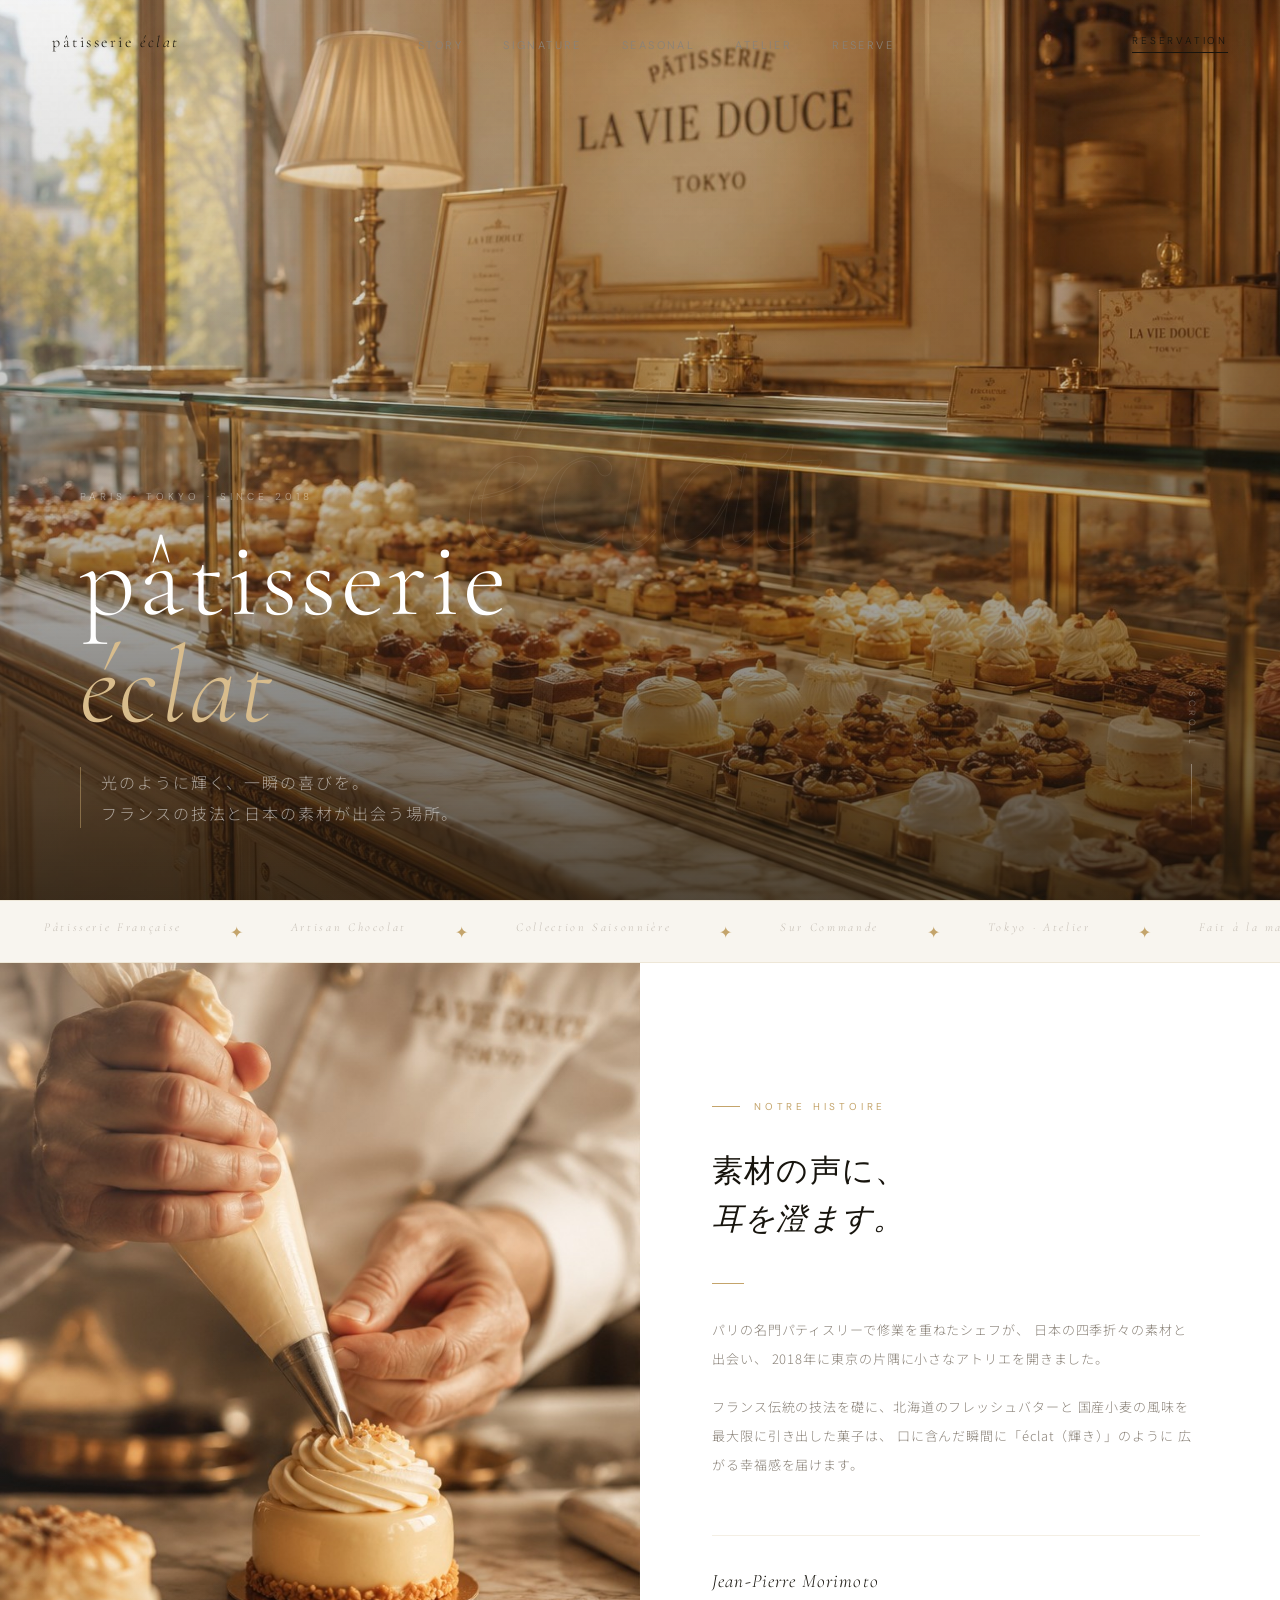
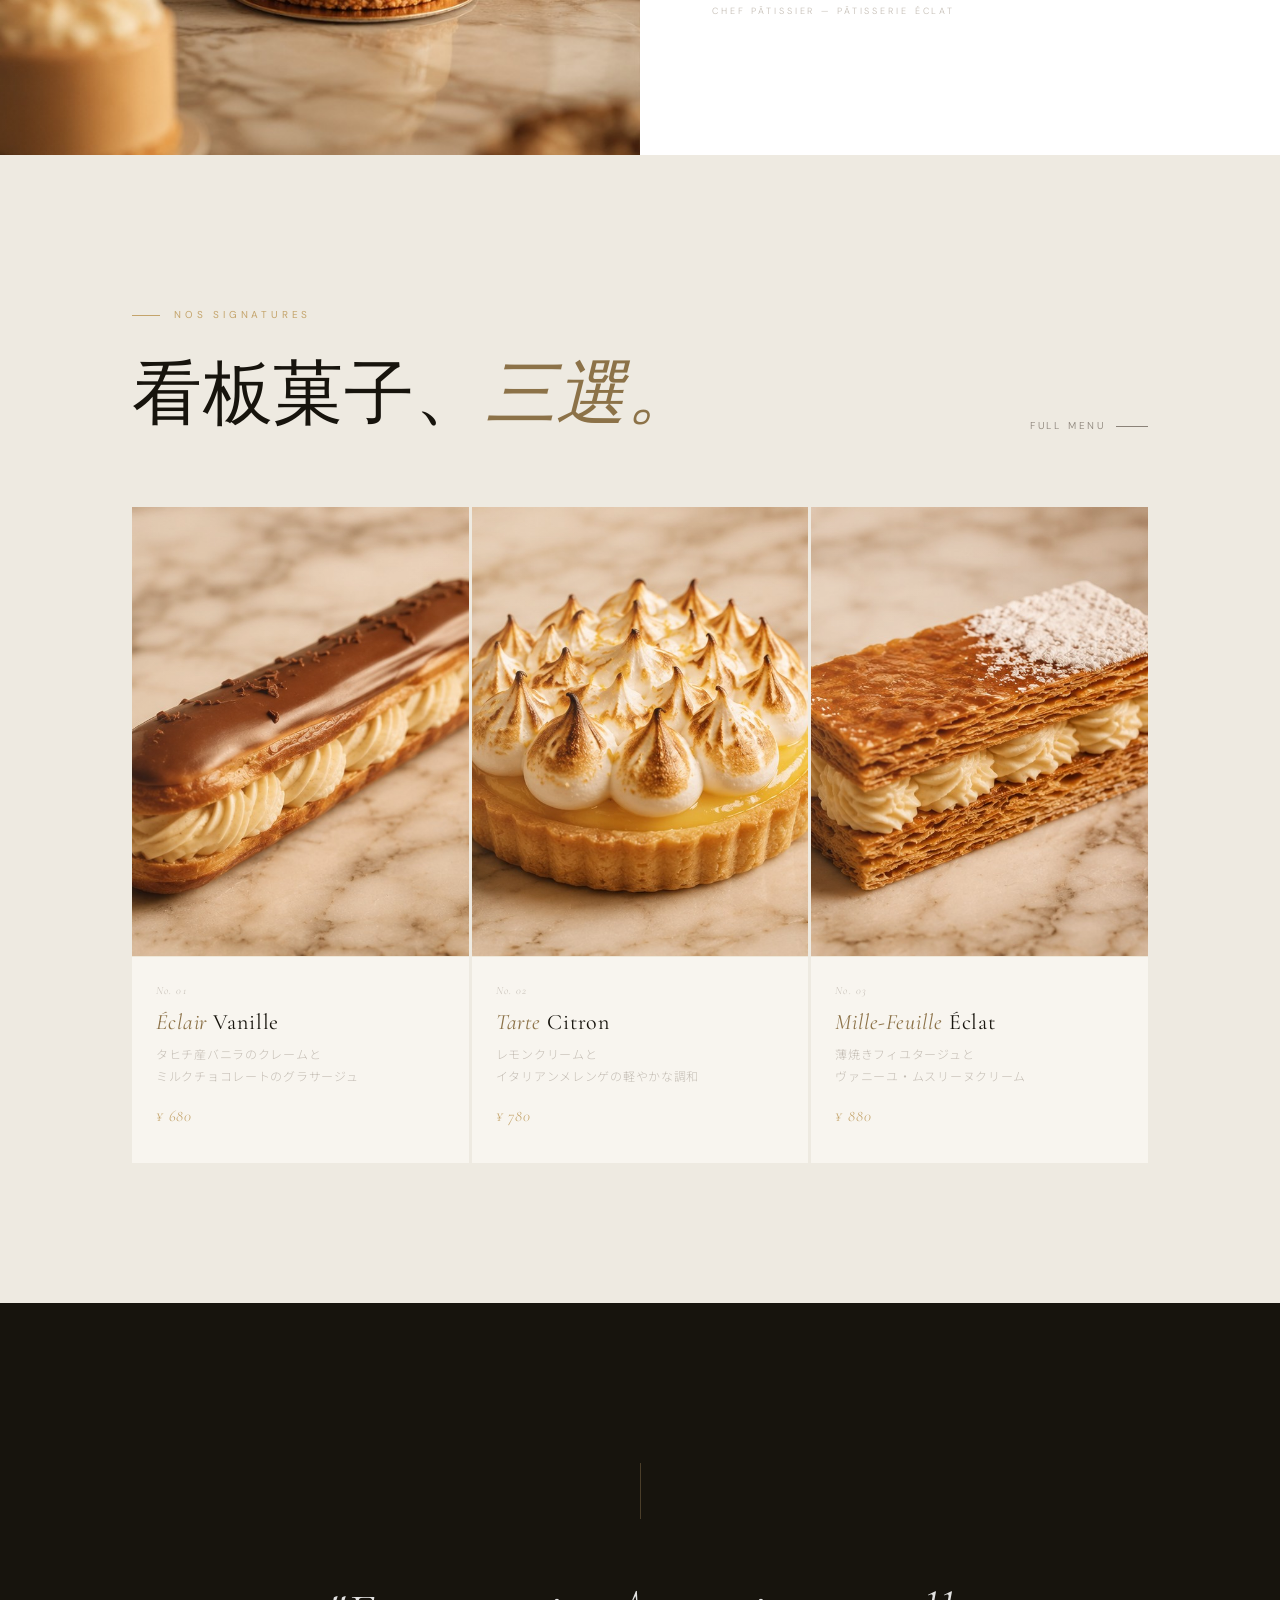
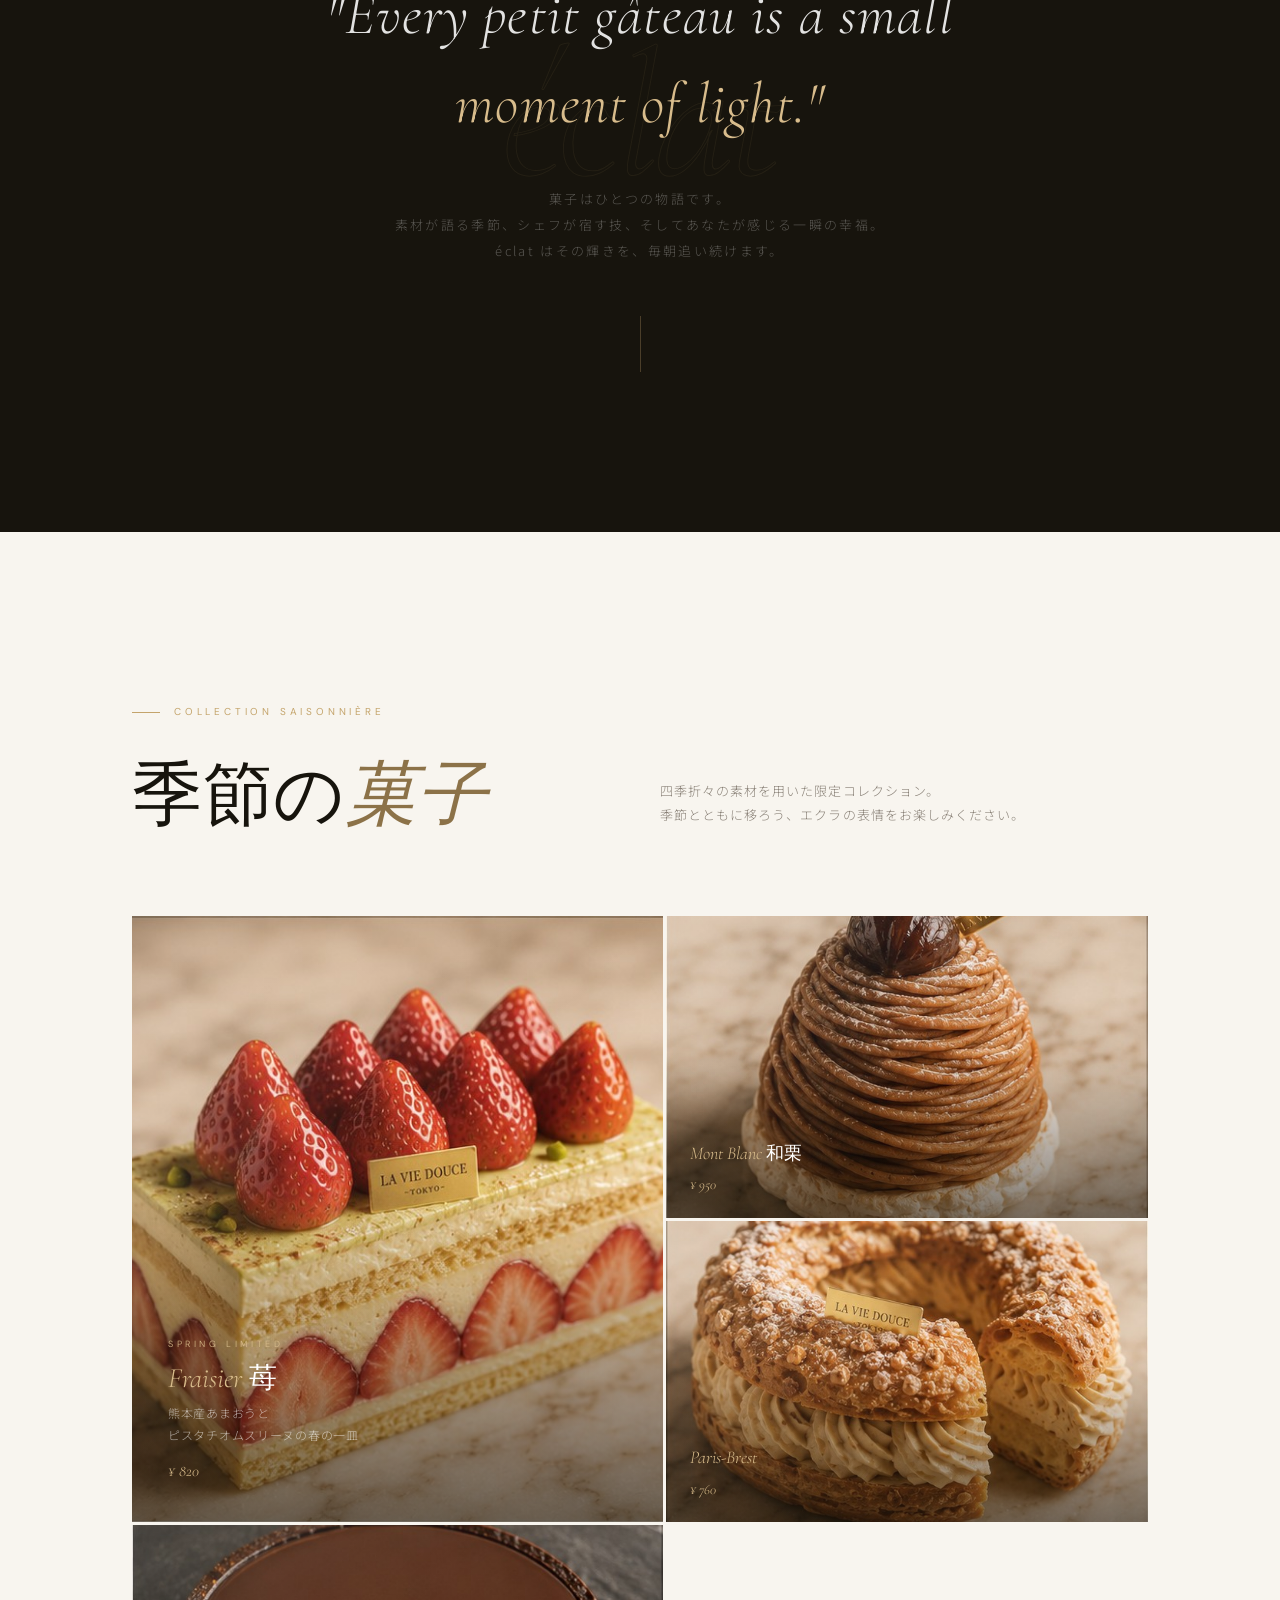
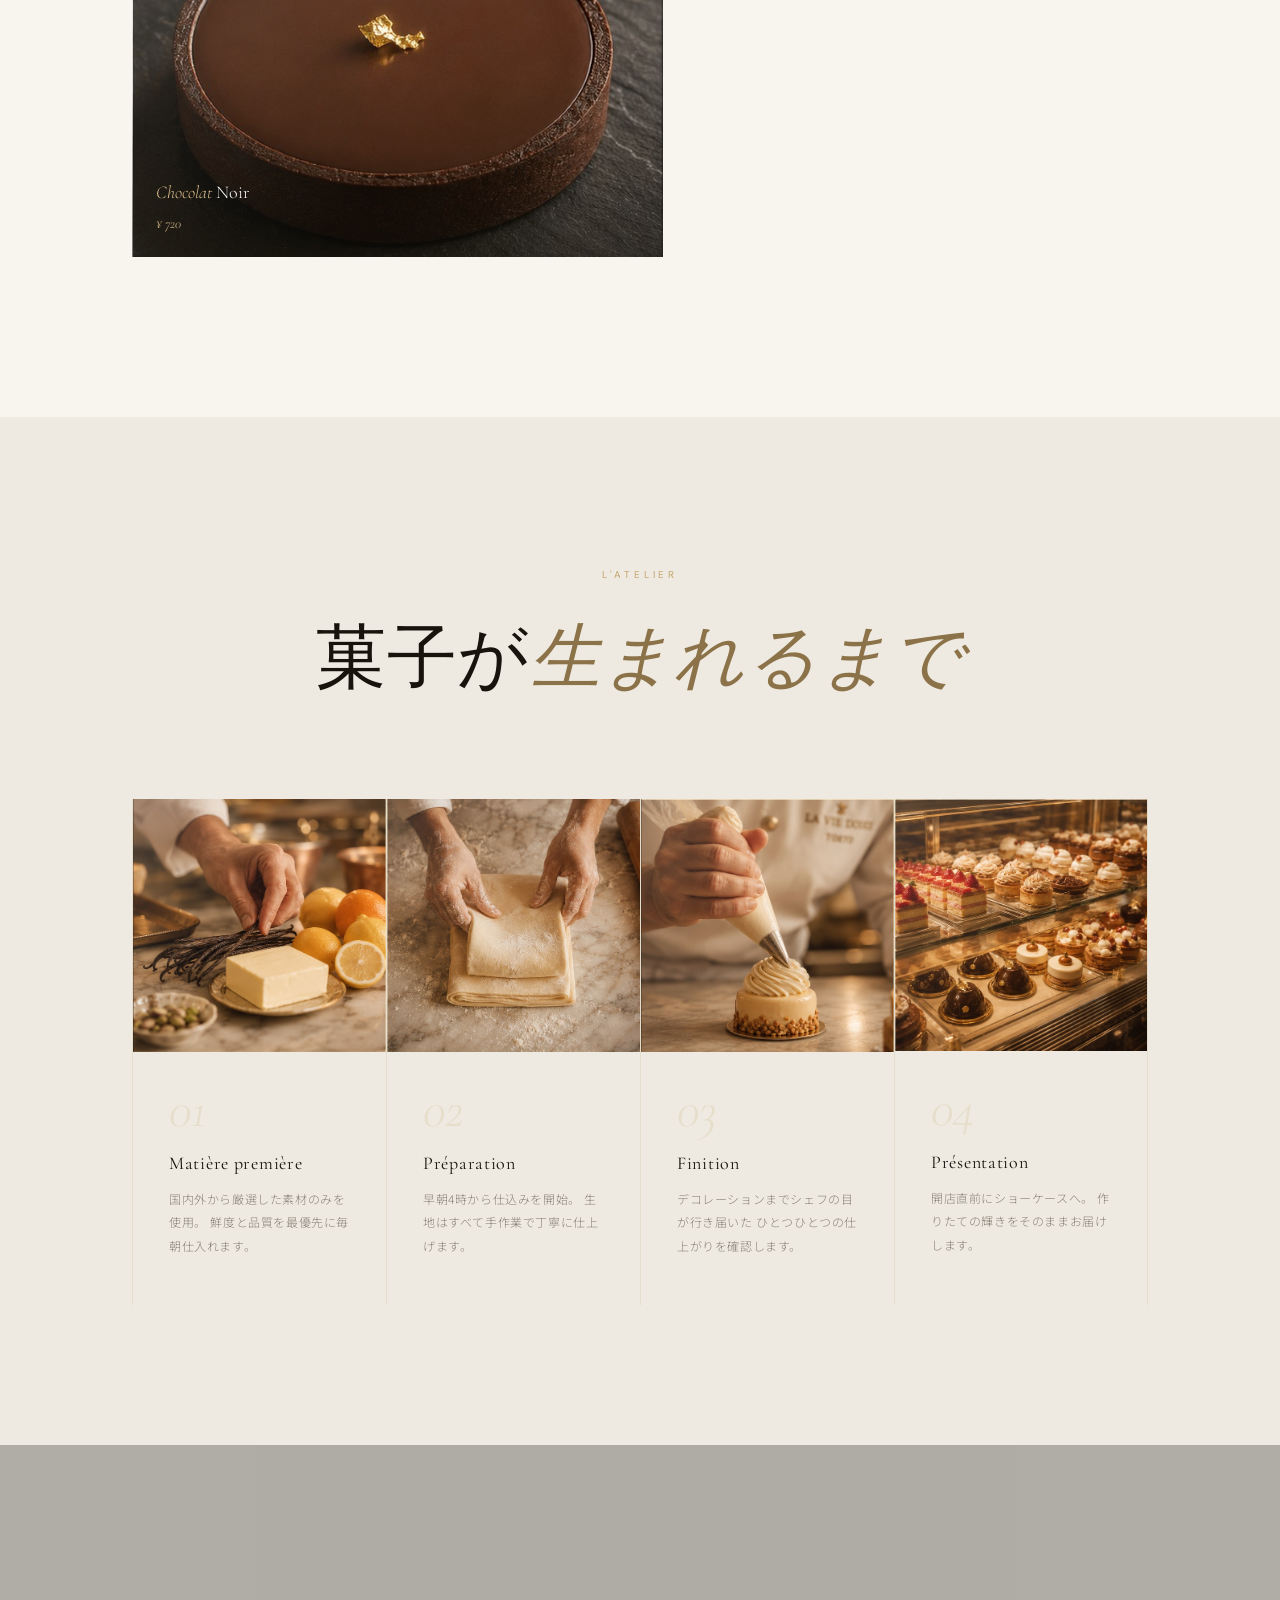
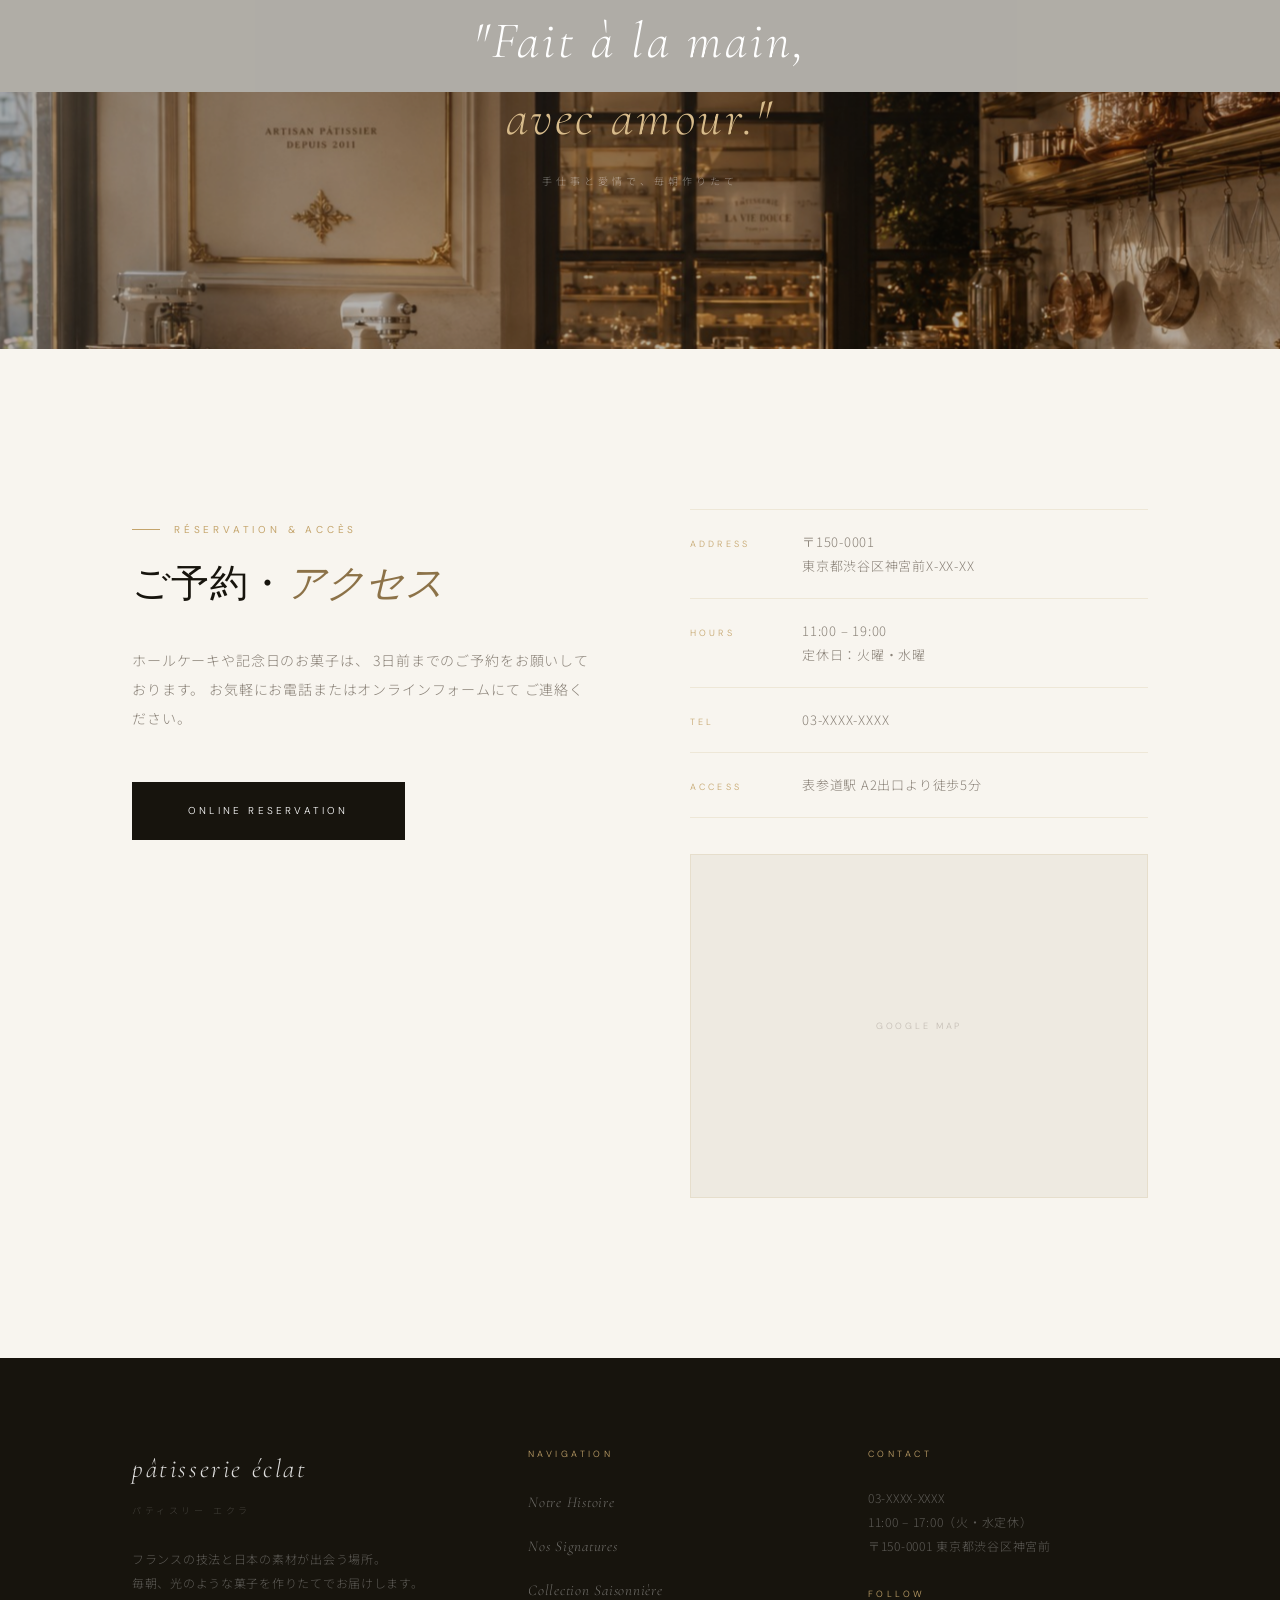
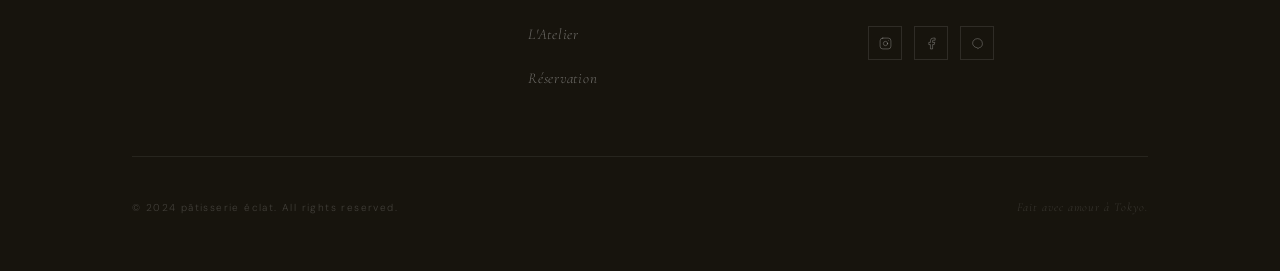
==== works/eclat/index.html @ 0278d9f3 "fix: serve files from root" ====
<!DOCTYPE html>
<html lang="ja">
<head>
  <meta charset="UTF-8">
  <meta name="viewport" content="width=device-width, initial-scale=1.0">
  <title>pâtisserie éclat | パティスリー エクラ</title>
  <link rel="preconnect" href="https://fonts.googleapis.com">
  <link rel="preconnect" href="https://fonts.gstatic.com" crossorigin>
  <link href="https://fonts.googleapis.com/css2?family=Cormorant+Garamond:ital,wght@0,300;0,400;0,500;1,300;1,400;1,500&family=DM+Sans:wght@300;400&family=Noto+Sans+JP:wght@300;400&display=swap" rel="stylesheet">

  <style>
  /* ==============================================
     RESET
  =============================================== */
  *, *::before, *::after { box-sizing: border-box; margin: 0; padding: 0; }
  html { scroll-behavior: smooth; }

  :root {
    --cream:   #f8f5ef;
    --cream2:  #eeeae1;
    --dark:    #17140d;
    --gold:    #c4a46b;
    --gold-l:  #d8bc8c;
    --gold-d:  #8c7248;
    --muted:   #8a8278;
    --faint:   #c4bdb4;
    --border:  rgba(196,164,107,0.18);
    --serif:   'Cormorant Garamond', 'Times New Roman', serif;
    --ui:      'DM Sans', 'Noto Sans JP', sans-serif;
    --jp:      'Noto Sans JP', sans-serif;
  }

  body {
    font-family: var(--jp);
    background: var(--cream);
    color: var(--dark);
    font-weight: 300;
    line-height: 1.8;
    -webkit-font-smoothing: antialiased;
    overflow-x: hidden;
    cursor: none;
  }

  img { display: block; width: 100%; height: 100%; object-fit: cover; }

  /* ==============================================
     CURSOR
  =============================================== */
  .c-dot, .c-ring {
    position: fixed;
    top: 0; left: 0;
    border-radius: 50%;
    pointer-events: none;
    z-index: 9999;
    will-change: transform;
    opacity: 0;
  }
  .c-dot {
    width: 5px; height: 5px;
    background: var(--gold);
    margin: -2.5px 0 0 -2.5px;
    transition: opacity 0.3s;
  }
  .c-ring {
    width: 36px; height: 36px;
    border: 1px solid rgba(196,164,107,0.6);
    margin: -18px 0 0 -18px;
    transition: width 0.3s, height 0.3s, margin 0.3s, border-color 0.3s, opacity 0.3s;
  }
  .c-ring.hover {
    width: 56px; height: 56px;
    margin: -28px 0 0 -28px;
    border-color: var(--gold);
  }

  /* ==============================================
     PAGE INTRO
  =============================================== */
  .intro {
    position: fixed;
    inset: 0;
    z-index: 9000;
    background: var(--dark);
    display: flex;
    align-items: center;
    justify-content: center;
    pointer-events: none;
  }
  .intro__name {
    font-family: var(--serif);
    font-size: clamp(20px, 3vw, 36px);
    font-weight: 300;
    font-style: italic;
    letter-spacing: 0.18em;
    color: rgba(255,255,255,0.0);
    transition: color 0.6s ease 0.3s;
  }
  .intro.running .intro__name { color: rgba(255,255,255,0.65); }
  .intro__line {
    position: absolute;
    bottom: 0; left: 0;
    height: 2px;
    background: var(--gold);
    width: 0%;
    transition: width 1.0s cubic-bezier(0.77,0,0.18,1) 0.1s;
  }
  .intro.running .intro__line { width: 100%; }
  .intro.done {
    transform: translateY(-100%);
    transition: transform 0.9s cubic-bezier(0.77,0,0.18,1) 0.1s;
  }

  /* ==============================================
     UTILITIES
  =============================================== */
  .container { max-width: 1120px; margin: 0 auto; padding: 0 52px; }

  .u-label {
    display: inline-flex;
    align-items: center;
    gap: 14px;
    font-family: var(--ui);
    font-size: 10px;
    font-weight: 400;
    letter-spacing: 0.38em;
    text-transform: uppercase;
    color: var(--gold);
  }
  .u-label::before {
    content: '';
    display: block;
    width: 28px; height: 1px;
    background: var(--gold);
    flex-shrink: 0;
  }

  .u-title {
    font-family: var(--serif);
    font-size: clamp(40px, 5.5vw, 72px);
    font-weight: 300;
    line-height: 1.12;
    letter-spacing: 0.01em;
  }
  .u-title i { font-style: italic; color: var(--gold-d); }

  /* Reveal animation */
  .reveal {
    clip-path: inset(0 0 100% 0);
    transition: clip-path 1.0s cubic-bezier(0.22,1,0.36,1);
  }
  .reveal.visible { clip-path: inset(0 0 0% 0); }

  .fadeup {
    opacity: 0;
    transform: translateY(24px);
    transition: opacity 0.9s ease, transform 0.9s cubic-bezier(0.22,1,0.36,1);
  }
  .fadeup.visible { opacity: 1; transform: translateY(0); }
  .d1 { transition-delay: 0.1s; }
  .d2 { transition-delay: 0.22s; }
  .d3 { transition-delay: 0.36s; }
  .d4 { transition-delay: 0.52s; }
  .d5 { transition-delay: 0.68s; }

  /* img placeholder */
  .ph {
    background: var(--cream2);
    position: relative;
    overflow: hidden;
  }
  .ph::after {
    content: '';
    position: absolute;
    inset: 0;
    background: linear-gradient(135deg, rgba(255,255,255,0.15) 0%, transparent 60%);
  }

  /* ==============================================
     HEADER
  =============================================== */
  .header {
    position: fixed;
    top: 0; left: 0; right: 0;
    z-index: 100;
    padding: 28px 52px;
    display: flex;
    align-items: center;
    justify-content: space-between;
    transition: padding 0.5s, background 0.5s, border-color 0.5s;
    border-bottom: 1px solid transparent;
  }
  .header.scrolled {
    padding: 18px 52px;
    background: rgba(248,245,239,0.9);
    backdrop-filter: blur(20px);
    -webkit-backdrop-filter: blur(20px);
    border-color: var(--border);
  }

  .header__logo {
    font-family: var(--serif);
    font-size: 16px;
    font-weight: 300;
    letter-spacing: 0.16em;
    color: var(--dark);
    text-decoration: none;
  }
  .header__logo em { font-style: italic; }

  .header__nav {
    display: flex;
    align-items: center;
    gap: 40px;
    list-style: none;
  }
  .header__nav a {
    font-family: var(--ui);
    font-size: 11px;
    letter-spacing: 0.22em;
    text-transform: uppercase;
    color: var(--muted);
    text-decoration: none;
    transition: color 0.25s;
  }
  .header__nav a:hover { color: var(--dark); }

  .header__cta {
    font-family: var(--ui);
    font-size: 10px;
    letter-spacing: 0.28em;
    text-transform: uppercase;
    color: var(--dark);
    text-decoration: none;
    border-bottom: 1px solid var(--dark);
    padding-bottom: 2px;
    transition: color 0.25s, border-color 0.25s;
  }
  .header__cta:hover { color: var(--gold); border-color: var(--gold); }

  /* ==============================================
     HERO
  =============================================== */
  .hero {
    position: relative;
    height: 100svh;
    min-height: 700px;
    overflow: hidden;
    display: flex;
    flex-direction: column;
    justify-content: flex-end;
  }

  .hero__bg {
    position: absolute;
    inset: 0;
    will-change: transform;
  }
  .hero__bg .ph {
    width: 100%; height: 115%;
    top: -7.5%;
    background: linear-gradient(160deg, #d8d0c4 0%, #c4b8a8 40%, #b0a090 100%);
  }

  .hero__overlay {
    position: absolute;
    inset: 0;
    background: linear-gradient(
      to top,
      rgba(23,20,13,0.72) 0%,
      rgba(23,20,13,0.28) 45%,
      rgba(23,20,13,0.04) 100%
    );
  }

  .hero__watermark {
    position: absolute;
    top: 50%;
    left: 50%;
    transform: translate(-50%, -44%);
    font-family: var(--serif);
    font-size: clamp(100px, 18vw, 240px);
    font-weight: 300;
    font-style: italic;
    color: transparent;
    -webkit-text-stroke: 1px rgba(255,255,255,0.07);
    white-space: nowrap;
    letter-spacing: -0.02em;
    pointer-events: none;
    user-select: none;
  }

  .hero__content {
    position: relative;
    z-index: 2;
    padding: 0 80px 72px;
    display: grid;
    grid-template-columns: 1fr auto;
    align-items: flex-end;
    gap: 0 60px;
  }

  .hero__left {}

  .hero__eyebrow {
    font-family: var(--ui);
    font-size: 10px;
    letter-spacing: 0.4em;
    text-transform: uppercase;
    color: rgba(255,255,255,0.45);
    margin-bottom: 20px;
    opacity: 0;
  }

  .hero__title {
    font-family: var(--serif);
    font-size: clamp(52px, 8.5vw, 112px);
    font-weight: 300;
    line-height: 0.98;
    letter-spacing: 0.03em;
    color: #fff;
    margin-bottom: 28px;
    opacity: 0;
  }
  .hero__title em {
    display: block;
    font-style: italic;
    color: var(--gold-l);
  }

  .hero__tag {
    font-family: var(--jp);
    font-size: clamp(13px, 1.4vw, 16px);
    font-weight: 300;
    letter-spacing: 0.12em;
    color: rgba(255,255,255,0.55);
    line-height: 1.9;
    border-left: 1px solid rgba(196,164,107,0.5);
    padding-left: 20px;
    opacity: 0;
  }

  .hero__right {
    display: flex;
    flex-direction: column;
    align-items: center;
    gap: 16px;
    opacity: 0;
  }
  .hero__scroll-label {
    writing-mode: vertical-rl;
    font-family: var(--ui);
    font-size: 9px;
    letter-spacing: 0.45em;
    text-transform: uppercase;
    color: rgba(255,255,255,0.35);
  }
  .hero__scroll-line {
    width: 1px;
    height: 64px;
    background: linear-gradient(to bottom, rgba(255,255,255,0.35), transparent);
    animation: scrollPulse 2s ease-in-out infinite;
  }
  @keyframes scrollPulse {
    0%,100% { opacity: 0.35; }
    50% { opacity: 0.8; }
  }

  /* ==============================================
     MARQUEE
  =============================================== */
  .marquee {
    border-top: 1px solid var(--border);
    border-bottom: 1px solid var(--border);
    overflow: hidden;
    background: var(--cream);
  }
  .marquee__track {
    display: flex;
    white-space: nowrap;
    animation: ticker 32s linear infinite;
  }
  .marquee__track span {
    font-family: var(--serif);
    font-size: 12px;
    font-style: italic;
    letter-spacing: 0.22em;
    color: var(--faint);
    padding: 16px 44px;
  }
  .marquee__track b {
    color: var(--gold);
    font-weight: 300;
    font-style: normal;
    padding: 16px 4px;
  }
  @keyframes ticker {
    0%   { transform: translateX(0); }
    100% { transform: translateX(-50%); }
  }

  /* ==============================================
     STORY
  =============================================== */
  .story {
    padding: 0;
    position: relative;
    display: grid;
    grid-template-columns: 50% 1fr;
    min-height: 88vh;
  }

  .story__visual {
    position: relative;
    overflow: hidden;
  }
  .story__img-main {
    position: absolute;
    inset: 0;
  }
  .story__img-main .ph {
    width: 100%; height: 100%;
    background: linear-gradient(150deg, #ddd5c8 0%, #c8bfb0 100%);
    transition: transform 1.2s cubic-bezier(0.22,1,0.36,1);
  }
  .story__visual:hover .story__img-main .ph { transform: scale(1.03); }

  .story__img-sub { display: none; }
  .story__year    { display: none; }

  .story__text {
    padding: 100px 80px 100px 72px;
    display: flex;
    flex-direction: column;
    justify-content: center;
    background: #fff;
  }
  .story__text .u-label { margin-bottom: 32px; }

  .story__title {
    font-family: var(--serif);
    font-size: clamp(22px, 2.4vw, 34px);
    font-weight: 300;
    line-height: 1.55;
    letter-spacing: 0.04em;
    color: var(--dark);
    margin-bottom: 40px;
  }
  .story__title i { font-style: italic; color: var(--dark); }

  .story__rule {
    width: 32px;
    height: 1px;
    background: var(--gold);
    margin-bottom: 32px;
  }

  .story__body {
    font-size: 13px;
    color: var(--muted);
    line-height: 2.2;
    letter-spacing: 0.07em;
  }
  .story__body p + p { margin-top: 20px; }

  .story__sig {
    margin-top: 56px;
    padding-top: 28px;
    border-top: 1px solid var(--border);
  }
  .story__sig-name {
    font-family: var(--serif);
    font-size: 19px;
    font-style: italic;
    font-weight: 300;
    letter-spacing: 0.06em;
    margin-bottom: 6px;
  }
  .story__sig-role {
    font-family: var(--ui);
    font-size: 9px;
    letter-spacing: 0.32em;
    text-transform: uppercase;
    color: var(--faint);
    line-height: 1.7;
  }

  /* ==============================================
     SIGNATURE
  =============================================== */
  .signature {
    padding: 140px 0;
    background: var(--cream2);
  }

  .signature__head {
    display: flex;
    align-items: flex-end;
    justify-content: space-between;
    margin-bottom: 72px;
  }
  .signature__head .u-label { margin-bottom: 16px; }

  .signature__link {
    font-family: var(--ui);
    font-size: 10px;
    letter-spacing: 0.28em;
    text-transform: uppercase;
    color: var(--muted);
    text-decoration: none;
    display: flex;
    align-items: center;
    gap: 10px;
    transition: color 0.25s;
  }
  .signature__link::after {
    content: '';
    display: block;
    width: 32px; height: 1px;
    background: currentColor;
    transition: width 0.3s;
  }
  .signature__link:hover { color: var(--dark); }
  .signature__link:hover::after { width: 52px; }

  .signature__grid {
    display: grid;
    grid-template-columns: repeat(3, 1fr);
    gap: 3px;
  }

  .signature__item {
    position: relative;
    overflow: hidden;
    cursor: none;
  }
  .signature__item-img {
    aspect-ratio: 3/4;
    overflow: hidden;
    position: relative;
  }
  .signature__item-img .ph {
    width: 100%; height: 100%;
    transition: transform 0.9s cubic-bezier(0.22,1,0.36,1);
  }
  .signature__item:nth-child(1) .ph { background: linear-gradient(145deg, #e0d6ca, #ccc0b0); }
  .signature__item:nth-child(2) .ph { background: linear-gradient(145deg, #ddd8d0, #c8c0b4); }
  .signature__item:nth-child(3) .ph { background: linear-gradient(145deg, #e0dcd2, #cccabc); }
  .signature__item:hover .signature__item-img .ph { transform: scale(1.05); }

  .signature__item-hover {
    position: absolute;
    inset: 0;
    background: linear-gradient(to top, rgba(23,20,13,0.65) 0%, rgba(23,20,13,0.0) 50%);
    opacity: 0;
    transition: opacity 0.5s;
  }
  .signature__item:hover .signature__item-hover { opacity: 1; }

  .signature__item-info {
    padding: 24px 24px 32px;
    background: var(--cream);
    border-top: 1px solid var(--border);
  }
  .signature__item-num {
    font-family: var(--serif);
    font-size: 11px;
    font-style: italic;
    color: var(--faint);
    letter-spacing: 0.1em;
    margin-bottom: 8px;
  }
  .signature__item-name {
    font-family: var(--serif);
    font-size: 22px;
    font-weight: 400;
    letter-spacing: 0.04em;
    line-height: 1.2;
    margin-bottom: 8px;
  }
  .signature__item-name i { font-style: italic; color: var(--gold-d); }
  .signature__item-desc {
    font-size: 12px;
    color: var(--faint);
    letter-spacing: 0.06em;
    line-height: 1.8;
  }
  .signature__item-price {
    font-family: var(--serif);
    font-size: 16px;
    font-style: italic;
    color: var(--gold);
    margin-top: 16px;
    letter-spacing: 0.05em;
  }

  /* ==============================================
     DARK CONCEPT
  =============================================== */
  .concept {
    padding: 160px 0;
    background: var(--dark);
    position: relative;
    overflow: hidden;
    text-align: center;
  }

  .concept__bg-text {
    position: absolute;
    top: 50%;
    left: 50%;
    transform: translate(-50%, -50%);
    font-family: var(--serif);
    font-size: clamp(80px, 14vw, 200px);
    font-weight: 300;
    font-style: italic;
    color: transparent;
    -webkit-text-stroke: 1px rgba(196,164,107,0.08);
    white-space: nowrap;
    letter-spacing: -0.02em;
    pointer-events: none;
    user-select: none;
  }

  .concept__inner { position: relative; z-index: 1; }

  .concept__rule {
    width: 1px;
    height: 56px;
    background: rgba(196,164,107,0.3);
    margin: 0 auto 52px;
  }

  .concept__quote {
    font-family: var(--serif);
    font-size: clamp(28px, 4.5vw, 58px);
    font-weight: 300;
    font-style: italic;
    color: rgba(255,255,255,0.88);
    line-height: 1.55;
    letter-spacing: 0.02em;
    max-width: 820px;
    margin: 0 auto 36px;
  }
  .concept__quote em { color: var(--gold-l); }

  .concept__sub {
    font-family: var(--jp);
    font-size: 13px;
    font-weight: 300;
    letter-spacing: 0.18em;
    color: rgba(255,255,255,0.28);
    line-height: 2;
  }

  .concept__rule-b {
    width: 1px;
    height: 56px;
    background: rgba(196,164,107,0.3);
    margin: 52px auto 0;
  }

  /* ==============================================
     SEASONAL
  =============================================== */
  .seasonal {
    padding: 160px 0;
  }

  .seasonal__head {
    display: grid;
    grid-template-columns: 1fr 1fr;
    align-items: end;
    margin-bottom: 80px;
    gap: 40px;
  }
  .seasonal__head-left .u-label { margin-bottom: 20px; }
  .seasonal__head-right {
    font-size: 13px;
    color: var(--muted);
    letter-spacing: 0.08em;
    line-height: 1.9;
    padding-bottom: 8px;
  }

  .seasonal__layout {
    display: grid;
    grid-template-columns: 1.1fr 1fr;
    grid-template-rows: auto auto;
    gap: 3px;
  }

  .seasonal__big {
    grid-row: span 2;
    position: relative;
    overflow: hidden;
    cursor: none;
  }
  .seasonal__big .ph {
    width: 100%;
    height: 100%;
    min-height: 600px;
    background: linear-gradient(150deg, #e4ddd4 0%, #d0c4b8 100%);
    transition: transform 0.9s cubic-bezier(0.22,1,0.36,1);
  }
  .seasonal__big:hover .ph { transform: scale(1.04); }

  .seasonal__big-overlay {
    position: absolute;
    inset: 0;
    background: linear-gradient(to top, rgba(23,20,13,0.6) 0%, transparent 55%);
  }
  .seasonal__big-info {
    position: absolute;
    bottom: 36px;
    left: 36px;
    right: 36px;
    color: #fff;
  }
  .seasonal__big-tag {
    font-family: var(--ui);
    font-size: 9px;
    letter-spacing: 0.4em;
    text-transform: uppercase;
    color: var(--gold-l);
    margin-bottom: 10px;
  }
  .seasonal__big-name {
    font-family: var(--serif);
    font-size: 28px;
    font-weight: 300;
    line-height: 1.2;
    margin-bottom: 6px;
  }
  .seasonal__big-name i { font-style: italic; color: var(--gold-l); }
  .seasonal__big-desc {
    font-size: 12px;
    color: rgba(255,255,255,0.6);
    letter-spacing: 0.06em;
    line-height: 1.8;
  }
  .seasonal__big-price {
    font-family: var(--serif);
    font-size: 16px;
    font-style: italic;
    color: var(--gold-l);
    margin-top: 12px;
  }

  .seasonal__small {
    position: relative;
    overflow: hidden;
    cursor: none;
  }
  .seasonal__small .ph {
    width: 100%;
    aspect-ratio: 16/10;
    transition: transform 0.9s cubic-bezier(0.22,1,0.36,1);
  }
  .seasonal__small:nth-child(2) .ph { background: linear-gradient(145deg, #dde0d8, #c8d0c0); }
  .seasonal__small:nth-child(3) .ph { background: linear-gradient(145deg, #ddd8e0, #c8bcd0); }
  .seasonal__small:nth-child(4) .ph { background: linear-gradient(145deg, #e0e0d4, #ced0b8); }
  .seasonal__small:hover .ph { transform: scale(1.04); }

  .seasonal__small-overlay {
    position: absolute;
    inset: 0;
    background: linear-gradient(to top, rgba(23,20,13,0.55) 0%, transparent 55%);
  }
  .seasonal__small-info {
    position: absolute;
    bottom: 20px;
    left: 24px;
    right: 24px;
    color: #fff;
  }
  .seasonal__small-name {
    font-family: var(--serif);
    font-size: 18px;
    font-weight: 300;
    margin-bottom: 3px;
  }
  .seasonal__small-name i { font-style: italic; color: var(--gold-l); }
  .seasonal__small-price {
    font-family: var(--serif);
    font-size: 14px;
    font-style: italic;
    color: var(--gold-l);
  }

  /* ==============================================
     ATELIER
  =============================================== */
  .atelier {
    padding: 140px 0;
    background: var(--cream2);
  }

  .atelier__head {
    text-align: center;
    margin-bottom: 100px;
  }
  .atelier__head .u-label {
    justify-content: center;
    margin-bottom: 20px;
  }
  .atelier__head .u-label::before { display: none; }

  .atelier__steps {
    display: grid;
    grid-template-columns: repeat(4, 1fr);
  }

  .atelier__step {
    border-left: 1px solid var(--border);
    padding: 0 36px 48px;
    position: relative;
  }
  .atelier__step:last-child { border-right: 1px solid var(--border); }

  .atelier__step-img {
    aspect-ratio: 1;
    overflow: hidden;
    margin: 0 -36px 32px;
  }
  .atelier__step-img .ph {
    width: 100%; height: 100%;
    transition: transform 0.9s cubic-bezier(0.22,1,0.36,1);
  }
  .atelier__step:nth-child(1) .ph { background: linear-gradient(155deg, #ddd8d0, #cac0b4); }
  .atelier__step:nth-child(2) .ph { background: linear-gradient(155deg, #d8d4cc, #c4beb4); }
  .atelier__step:nth-child(3) .ph { background: linear-gradient(155deg, #dcdad2, #c8c4b8); }
  .atelier__step:nth-child(4) .ph { background: linear-gradient(155deg, #d8d4cc, #c4beb8); }
  .atelier__step:hover .ph { transform: scale(1.04); }

  .atelier__step-num {
    font-family: var(--serif);
    font-size: 52px;
    font-weight: 300;
    font-style: italic;
    color: var(--border);
    line-height: 1;
    margin-bottom: 16px;
    letter-spacing: -0.02em;
  }
  .atelier__step-title {
    font-family: var(--serif);
    font-size: 18px;
    font-weight: 400;
    letter-spacing: 0.04em;
    margin-bottom: 12px;
    line-height: 1.3;
  }
  .atelier__step-desc {
    font-size: 12px;
    color: var(--muted);
    line-height: 1.95;
    letter-spacing: 0.05em;
  }

  /* ==============================================
     FULLWIDTH BAND
  =============================================== */
  .band {
    position: relative;
    height: 56vh;
    min-height: 380px;
    overflow: hidden;
  }
  .band .ph {
    position: absolute;
    inset: 0;
    background: linear-gradient(160deg, #ccc4b8 0%, #b8ac9c 40%, #a89888 100%);
    will-change: transform;
  }
  .band__overlay {
    position: absolute;
    inset: 0;
    background: rgba(23,20,13,0.32);
    display: flex;
    align-items: center;
    justify-content: center;
  }
  .band__text {
    text-align: center;
    color: #fff;
  }
  .band__text p {
    font-family: var(--serif);
    font-size: clamp(26px, 4vw, 54px);
    font-weight: 300;
    font-style: italic;
    line-height: 1.5;
    letter-spacing: 0.06em;
  }
  .band__text p em { color: var(--gold-l); }
  .band__text span {
    display: block;
    font-family: var(--ui);
    font-size: 10px;
    letter-spacing: 0.4em;
    text-transform: uppercase;
    color: rgba(255,255,255,0.45);
    margin-top: 16px;
  }

  /* ==============================================
     RESERVE
  =============================================== */
  .reserve {
    padding: 160px 0;
  }

  .reserve__inner {
    display: grid;
    grid-template-columns: 1fr 1fr;
    gap: 100px;
    align-items: start;
  }

  .reserve__left .u-label { margin-bottom: 24px; }
  .reserve__left .u-title { margin-bottom: 40px; }

  .reserve__desc {
    font-size: 14px;
    color: var(--muted);
    line-height: 2.1;
    letter-spacing: 0.06em;
    margin-bottom: 48px;
  }

  .reserve__btn {
    display: inline-block;
    font-family: var(--ui);
    font-size: 10px;
    letter-spacing: 0.32em;
    text-transform: uppercase;
    color: #fff;
    background: var(--dark);
    padding: 20px 56px;
    text-decoration: none;
    transition: background 0.3s, letter-spacing 0.3s;
  }
  .reserve__btn:hover {
    background: var(--gold-d);
    letter-spacing: 0.38em;
  }

  .reserve__right {}

  .reserve__table {
    border-top: 1px solid var(--border);
    margin-bottom: 36px;
  }
  .reserve__row {
    display: grid;
    grid-template-columns: 88px 1fr;
    gap: 24px;
    padding: 20px 0;
    border-bottom: 1px solid var(--border);
    align-items: baseline;
  }
  .reserve__row-label {
    font-family: var(--ui);
    font-size: 9px;
    letter-spacing: 0.35em;
    text-transform: uppercase;
    color: var(--gold);
    padding-top: 3px;
  }
  .reserve__row-val {
    font-size: 13px;
    color: var(--muted);
    line-height: 1.85;
    letter-spacing: 0.06em;
  }

  .reserve__map {
    aspect-ratio: 4/3;
    background: var(--cream2);
    border: 1px solid var(--border);
    display: flex;
    align-items: center;
    justify-content: center;
  }
  .reserve__map span {
    font-family: var(--ui);
    font-size: 9px;
    letter-spacing: 0.3em;
    text-transform: uppercase;
    color: var(--faint);
  }

  /* ==============================================
     FOOTER
  =============================================== */
  .footer {
    background: var(--dark);
    padding: 88px 0 52px;
  }

  .footer__top {
    display: grid;
    grid-template-columns: 1.2fr 1fr 1fr;
    gap: 60px;
    padding-bottom: 64px;
    border-bottom: 1px solid rgba(255,255,255,0.07);
    margin-bottom: 40px;
  }

  .footer__brand-name {
    font-family: var(--serif);
    font-size: 26px;
    font-weight: 300;
    font-style: italic;
    letter-spacing: 0.1em;
    color: rgba(255,255,255,0.85);
    margin-bottom: 10px;
  }
  .footer__brand-sub {
    font-family: var(--ui);
    font-size: 9px;
    letter-spacing: 0.4em;
    text-transform: uppercase;
    color: rgba(255,255,255,0.2);
    margin-bottom: 28px;
  }
  .footer__brand-desc {
    font-size: 12px;
    color: rgba(255,255,255,0.3);
    line-height: 2;
    letter-spacing: 0.06em;
  }

  .footer__col-title {
    font-family: var(--ui);
    font-size: 9px;
    letter-spacing: 0.38em;
    text-transform: uppercase;
    color: var(--gold);
    margin-bottom: 24px;
  }
  .footer__nav {
    list-style: none;
    display: flex;
    flex-direction: column;
    gap: 14px;
  }
  .footer__nav a {
    font-family: var(--serif);
    font-size: 15px;
    font-style: italic;
    font-weight: 300;
    color: rgba(255,255,255,0.38);
    text-decoration: none;
    letter-spacing: 0.05em;
    transition: color 0.25s;
  }
  .footer__nav a:hover { color: rgba(255,255,255,0.75); }

  .footer__info {
    font-size: 12px;
    color: rgba(255,255,255,0.3);
    line-height: 2;
    letter-spacing: 0.06em;
    margin-bottom: 28px;
  }

  .footer__sns {
    display: flex;
    gap: 12px;
  }
  .footer__sns a {
    display: flex;
    align-items: center;
    justify-content: center;
    width: 34px; height: 34px;
    border: 1px solid rgba(255,255,255,0.1);
    color: rgba(255,255,255,0.3);
    text-decoration: none;
    transition: border-color 0.25s, color 0.25s;
  }
  .footer__sns a:hover {
    border-color: var(--gold);
    color: var(--gold);
  }

  .footer__bottom {
    display: flex;
    justify-content: space-between;
    align-items: center;
  }
  .footer__copy {
    font-family: var(--ui);
    font-size: 10px;
    letter-spacing: 0.14em;
    color: rgba(255,255,255,0.18);
  }
  .footer__made {
    font-family: var(--serif);
    font-size: 12px;
    font-style: italic;
    color: rgba(255,255,255,0.15);
    letter-spacing: 0.08em;
  }

  /* ==============================================
     RESPONSIVE
  =============================================== */
  @media (max-width: 960px) {
    .container { padding: 0 32px; }
    .header { padding: 20px 32px; }
    .header__nav { display: none; }
    .header.scrolled { padding: 14px 32px; }

    .hero__content { padding: 0 32px 56px; grid-template-columns: 1fr; }
    .hero__right { display: none; }

    .story { grid-template-columns: 1fr; min-height: auto; }
    .story__visual { height: 60vw; min-height: 320px; position: relative; }
    .story__text { padding: 64px 32px; }

    .signature__grid { grid-template-columns: repeat(2, 1fr); }

    .seasonal__layout {
      grid-template-columns: 1fr;
      grid-template-rows: auto;
    }
    .seasonal__big { grid-row: span 1; }
    .seasonal__big .ph { min-height: 340px; }
    .seasonal__head { grid-template-columns: 1fr; }

    .atelier__steps { grid-template-columns: repeat(2, 1fr); }
    .atelier__step:nth-child(2) { border-left: none; }
    .atelier__step:nth-child(3) { border-top: 1px solid var(--border); }
    .atelier__step:nth-child(4) { border-top: 1px solid var(--border); border-left: none; border-right: none; }
    .atelier__step:last-child { border-right: none; }

    .reserve__inner { grid-template-columns: 1fr; gap: 64px; }

    .footer__top { grid-template-columns: 1fr 1fr; }
  }

  @media (max-width: 600px) {
    .hero__title { font-size: clamp(44px, 13vw, 72px); }
    .signature__grid { grid-template-columns: 1fr; }
    .atelier__steps { grid-template-columns: 1fr; }
    .atelier__step { border: none; border-top: 1px solid var(--border); border-right: none; }
    .atelier__step:last-child { border-right: none; }
    .footer__top { grid-template-columns: 1fr; }
    .footer__bottom { flex-direction: column; gap: 12px; text-align: center; }
  }
  </style>
</head>
<body>

<!-- ============================================
     Cursor
============================================ -->
<div class="c-dot" id="cDot"></div>
<div class="c-ring" id="cRing"></div>

<!-- ============================================
     Intro
============================================ -->
<div class="intro" id="intro">
  <p class="intro__name">pâtisserie éclat</p>
  <div class="intro__line"></div>
</div>

<!-- ============================================
     Header
============================================ -->
<header class="header" id="header">
  <a href="#" class="header__logo">pâtisserie <em>éclat</em></a>
  <nav>
    <ul class="header__nav">
      <li><a href="#story">Story</a></li>
      <li><a href="#signature">Signature</a></li>
      <li><a href="#menu">Seasonal</a></li>
      <li><a href="#atelier">Atelier</a></li>
      <li><a href="#reserve">Reserve</a></li>
    </ul>
  </nav>
  <a href="#reserve" class="header__cta">Reservation</a>
</header>

<!-- ============================================
     Hero
============================================ -->
<section class="hero" id="hero">
  <div class="hero__bg" id="heroBg">
    <div class="ph" id="heroBgPh"><img src="images/hero-bg.jpg" alt="パティスリー エクラ 店内"></div>
  </div>
  <div class="hero__overlay"></div>
  <p class="hero__watermark" aria-hidden="true">éclat</p>

  <div class="hero__content">
    <div class="hero__left">
      <p class="hero__eyebrow" id="heroEyebrow">Paris · Tokyo · Since 2018</p>
      <h1 class="hero__title" id="heroTitle">
        pâtisserie<br><em>éclat</em>
      </h1>
      <p class="hero__tag" id="heroTag">
        光のように輝く、一瞬の喜びを。<br>
        フランスの技法と日本の素材が出会う場所。
      </p>
    </div>
    <div class="hero__right" id="heroRight">
      <p class="hero__scroll-label">Scroll</p>
      <div class="hero__scroll-line"></div>
    </div>
  </div>
</section>

<!-- ============================================
     Marquee
============================================ -->
<div class="marquee">
  <div class="marquee__track">
    <span>Pâtisserie Française</span><b>✦</b>
    <span>Artisan Chocolat</span><b>✦</b>
    <span>Collection Saisonnière</span><b>✦</b>
    <span>Sur Commande</span><b>✦</b>
    <span>Tokyo · Atelier</span><b>✦</b>
    <span>Fait à la main</span><b>✦</b>
    <span>Pâtisserie Française</span><b>✦</b>
    <span>Artisan Chocolat</span><b>✦</b>
    <span>Collection Saisonnière</span><b>✦</b>
    <span>Sur Commande</span><b>✦</b>
    <span>Tokyo · Atelier</span><b>✦</b>
    <span>Fait à la main</span><b>✦</b>
  </div>
</div>

<!-- ============================================
     Story
============================================ -->
<section class="story" id="story">
  <div class="story__visual">
    <div class="story__img-main">
      <div class="ph"><img src="images/story-main.jpg" alt="シェフの手元" loading="lazy"></div>
    </div>
  </div>
  <div class="story__text">
    <p class="u-label fadeup">Notre Histoire</p>
    <h2 class="story__title fadeup d1">
      素材の声に、<br>
      <i>耳を澄ます。</i>
    </h2>
    <div class="story__rule fadeup d2"></div>
    <div class="story__body fadeup d3">
      <p>
        パリの名門パティスリーで修業を重ねたシェフが、
        日本の四季折々の素材と出会い、
        2018年に東京の片隅に小さなアトリエを開きました。
      </p>
      <p>
        フランス伝統の技法を礎に、北海道のフレッシュバターと
        国産小麦の風味を最大限に引き出した菓子は、
        口に含んだ瞬間に「éclat（輝き）」のように
        広がる幸福感を届けます。
      </p>
    </div>
    <div class="story__sig fadeup d4">
      <p class="story__sig-name">Jean-Pierre Morimoto</p>
      <p class="story__sig-role">Chef Pâtissier — pâtisserie éclat</p>
    </div>
  </div>
</section>

<!-- ============================================
     Signature
============================================ -->
<section class="signature" id="signature">
  <div class="container">
    <div class="signature__head fadeup">
      <div>
        <p class="u-label">Nos Signatures</p>
        <h2 class="u-title" style="margin-top:16px;">
          看板菓子、<i>三選。</i>
        </h2>
      </div>
      <a href="#" class="signature__link">Full Menu</a>
    </div>
  </div>
  <div style="padding: 0 52px; max-width: 1120px; margin: 0 auto;">
    <div class="signature__grid">
      <div class="signature__item fadeup">
        <div class="signature__item-img">
          <div class="ph"><img src="images/signature-01.jpg" alt="エクレア ヴァニーユ" loading="lazy"></div>
          <div class="signature__item-hover"></div>
        </div>
        <div class="signature__item-info">
          <p class="signature__item-num">No. 01</p>
          <h3 class="signature__item-name"><i>Éclair</i> Vanille</h3>
          <p class="signature__item-desc">
            タヒチ産バニラのクレームと<br>
            ミルクチョコレートのグラサージュ
          </p>
          <p class="signature__item-price">¥ 680</p>
        </div>
      </div>
      <div class="signature__item fadeup d1">
        <div class="signature__item-img">
          <div class="ph"><img src="images/signature-02.jpg" alt="タルト シトロン" loading="lazy"></div>
          <div class="signature__item-hover"></div>
        </div>
        <div class="signature__item-info">
          <p class="signature__item-num">No. 02</p>
          <h3 class="signature__item-name"><i>Tarte</i> Citron</h3>
          <p class="signature__item-desc">
            レモンクリームと<br>
            イタリアンメレンゲの軽やかな調和
          </p>
          <p class="signature__item-price">¥ 780</p>
        </div>
      </div>
      <div class="signature__item fadeup d2">
        <div class="signature__item-img">
          <div class="ph"><img src="images/signature-03.jpg" alt="ミルフィーユ エクラ" loading="lazy"></div>
          <div class="signature__item-hover"></div>
        </div>
        <div class="signature__item-info">
          <p class="signature__item-num">No. 03</p>
          <h3 class="signature__item-name"><i>Mille-Feuille</i> Éclat</h3>
          <p class="signature__item-desc">
            薄焼きフィユタージュと<br>
            ヴァニーユ・ムスリーヌクリーム
          </p>
          <p class="signature__item-price">¥ 880</p>
        </div>
      </div>
    </div>
  </div>
</section>

<!-- ============================================
     Concept (Dark)
============================================ -->
<section class="concept">
  <p class="concept__bg-text" aria-hidden="true">éclat</p>
  <div class="container">
    <div class="concept__inner">
      <div class="concept__rule fadeup"></div>
      <p class="concept__quote fadeup d1">
        "Every petit gâteau is a small<br>
        <em>moment of light."</em>
      </p>
      <p class="concept__sub fadeup d2">
        菓子はひとつの物語です。<br>
        素材が語る季節、シェフが宿す技、そしてあなたが感じる一瞬の幸福。<br>
        éclat はその輝きを、毎朝追い続けます。
      </p>
      <div class="concept__rule-b fadeup d3"></div>
    </div>
  </div>
</section>

<!-- ============================================
     Seasonal
============================================ -->
<section class="seasonal" id="menu">
  <div class="container">
    <div class="seasonal__head fadeup">
      <div class="seasonal__head-left">
        <p class="u-label">Collection Saisonnière</p>
        <h2 class="u-title" style="margin-top:16px;">季節の<i>菓子</i></h2>
      </div>
      <p class="seasonal__head-right">
        四季折々の素材を用いた限定コレクション。<br>
        季節とともに移ろう、エクラの表情をお楽しみください。
      </p>
    </div>
    <div class="seasonal__layout">
      <div class="seasonal__big fadeup">
        <div class="ph"><img src="images/seasonal-01.jpg" alt="フレジエ 苺" loading="lazy"></div>
        <div class="seasonal__big-overlay"></div>
        <div class="seasonal__big-info">
          <p class="seasonal__big-tag">Spring Limited</p>
          <h3 class="seasonal__big-name"><i>Fraisier</i> 苺</h3>
          <p class="seasonal__big-desc">
            熊本産あまおうと<br>
            ピスタチオムスリーヌの春の一皿
          </p>
          <p class="seasonal__big-price">¥ 820</p>
        </div>
      </div>
      <div class="seasonal__small fadeup d1">
        <div class="ph"><img src="images/seasonal-02.jpg" alt="モンブラン 和栗" loading="lazy"></div>
        <div class="seasonal__small-overlay"></div>
        <div class="seasonal__small-info">
          <h3 class="seasonal__small-name"><i>Mont Blanc</i> 和栗</h3>
          <p class="seasonal__small-price">¥ 950</p>
        </div>
      </div>
      <div class="seasonal__small fadeup d2">
        <div class="ph"><img src="images/seasonal-03.jpg" alt="パリブレスト" loading="lazy"></div>
        <div class="seasonal__small-overlay"></div>
        <div class="seasonal__small-info">
          <h3 class="seasonal__small-name"><i>Paris-Brest</i></h3>
          <p class="seasonal__small-price">¥ 760</p>
        </div>
      </div>
      <div class="seasonal__small fadeup d3">
        <div class="ph"><img src="images/seasonal-04.jpg" alt="ショコラ ノワール" loading="lazy"></div>
        <div class="seasonal__small-overlay"></div>
        <div class="seasonal__small-info">
          <h3 class="seasonal__small-name"><i>Chocolat</i> Noir</h3>
          <p class="seasonal__small-price">¥ 720</p>
        </div>
      </div>
    </div>
  </div>
</section>

<!-- ============================================
     Atelier
============================================ -->
<section class="atelier" id="atelier">
  <div class="container">
    <div class="atelier__head fadeup">
      <p class="u-label">L'Atelier</p>
      <h2 class="u-title" style="margin-top:16px;">菓子が<i>生まれるまで</i></h2>
    </div>
    <div class="atelier__steps">
      <div class="atelier__step fadeup">
        <div class="atelier__step-img">
          <div class="ph"><img src="images/process-01.jpg" alt="素材選び" loading="lazy"></div>
        </div>
        <p class="atelier__step-num">01</p>
        <h3 class="atelier__step-title">Matière première</h3>
        <p class="atelier__step-desc">
          国内外から厳選した素材のみを使用。
          鮮度と品質を最優先に毎朝仕入れます。
        </p>
      </div>
      <div class="atelier__step fadeup d1">
        <div class="atelier__step-img">
          <div class="ph"><img src="images/process-02.jpg" alt="生地の仕込み" loading="lazy"></div>
        </div>
        <p class="atelier__step-num">02</p>
        <h3 class="atelier__step-title">Préparation</h3>
        <p class="atelier__step-desc">
          早朝4時から仕込みを開始。
          生地はすべて手作業で丁寧に仕上げます。
        </p>
      </div>
      <div class="atelier__step fadeup d2">
        <div class="atelier__step-img">
          <div class="ph"><img src="images/process-03.jpg" alt="仕上げ" loading="lazy"></div>
        </div>
        <p class="atelier__step-num">03</p>
        <h3 class="atelier__step-title">Finition</h3>
        <p class="atelier__step-desc">
          デコレーションまでシェフの目が行き届いた
          ひとつひとつの仕上がりを確認します。
        </p>
      </div>
      <div class="atelier__step fadeup d3">
        <div class="atelier__step-img">
          <div class="ph"><img src="images/process-04.jpg" alt="ショーケース" loading="lazy"></div>
        </div>
        <p class="atelier__step-num">04</p>
        <h3 class="atelier__step-title">Présentation</h3>
        <p class="atelier__step-desc">
          開店直前にショーケースへ。
          作りたての輝きをそのままお届けします。
        </p>
      </div>
    </div>
  </div>
</section>

<!-- ============================================
     Band
============================================ -->
<div class="band">
  <div class="ph" id="bandPh"><img src="images/atelier-wide.jpg" alt="アトリエ" loading="lazy"></div>
  <div class="band__overlay">
    <div class="band__text fadeup">
      <p>"Fait à la main,<br><em>avec amour."</em></p>
      <span>手仕事と愛情で、毎朝作りたて</span>
    </div>
  </div>
</div>

<!-- ============================================
     Reserve
============================================ -->
<section class="reserve" id="reserve">
  <div class="container">
    <div class="reserve__inner">
      <div class="reserve__left">
        <p class="u-label fadeup">Réservation & Accès</p>
        <h2 class="u-title fadeup d1" style="font-size: clamp(26px, 3vw, 42px); white-space: nowrap;">
          ご予約・<i>アクセス</i>
        </h2>
        <p class="reserve__desc fadeup d2">
          ホールケーキや記念日のお菓子は、
          3日前までのご予約をお願いしております。
          お気軽にお電話またはオンラインフォームにて
          ご連絡ください。
        </p>
        <a href="#" class="reserve__btn fadeup d3">Online Reservation</a>
      </div>
      <div class="reserve__right fadeup d2">
        <div class="reserve__table">
          <div class="reserve__row">
            <p class="reserve__row-label">Address</p>
            <p class="reserve__row-val">〒150-0001<br>東京都渋谷区神宮前X-XX-XX</p>
          </div>
          <div class="reserve__row">
            <p class="reserve__row-label">Hours</p>
            <p class="reserve__row-val">11:00 – 19:00<br>定休日：火曜・水曜</p>
          </div>
          <div class="reserve__row">
            <p class="reserve__row-label">Tel</p>
            <p class="reserve__row-val">03-XXXX-XXXX</p>
          </div>
          <div class="reserve__row">
            <p class="reserve__row-label">Access</p>
            <p class="reserve__row-val">表参道駅 A2出口より徒歩5分</p>
          </div>
        </div>
        <div class="reserve__map">
          <span>Google Map</span>
        </div>
      </div>
    </div>
  </div>
</section>

<!-- ============================================
     Footer
============================================ -->
<footer class="footer">
  <div class="container">
    <div class="footer__top">
      <div>
        <p class="footer__brand-name">pâtisserie éclat</p>
        <p class="footer__brand-sub">パティスリー エクラ</p>
        <p class="footer__brand-desc">
          フランスの技法と日本の素材が出会う場所。<br>
          毎朝、光のような菓子を作りたてでお届けします。
        </p>
      </div>
      <div>
        <p class="footer__col-title">Navigation</p>
        <ul class="footer__nav">
          <li><a href="#story">Notre Histoire</a></li>
          <li><a href="#signature">Nos Signatures</a></li>
          <li><a href="#menu">Collection Saisonnière</a></li>
          <li><a href="#atelier">L'Atelier</a></li>
          <li><a href="#reserve">Réservation</a></li>
        </ul>
      </div>
      <div>
        <p class="footer__col-title">Contact</p>
        <p class="footer__info">
          03-XXXX-XXXX<br>
          11:00 – 17:00（火・水定休）<br>
          〒150-0001 東京都渋谷区神宮前
        </p>
        <p class="footer__col-title">Follow</p>
        <div class="footer__sns">
          <a href="#" aria-label="Instagram">
            <svg width="13" height="13" viewBox="0 0 24 24" fill="none" stroke="currentColor" stroke-width="1.5" stroke-linecap="round" stroke-linejoin="round"><rect x="2" y="2" width="20" height="20" rx="5"/><circle cx="12" cy="12" r="4"/><circle cx="17.5" cy="6.5" r="0.8" fill="currentColor" stroke="none"/></svg>
          </a>
          <a href="#" aria-label="Facebook">
            <svg width="13" height="13" viewBox="0 0 24 24" fill="none" stroke="currentColor" stroke-width="1.5" stroke-linecap="round" stroke-linejoin="round"><path d="M18 2h-3a5 5 0 0 0-5 5v3H7v4h3v8h4v-8h3l1-4h-4V7a1 1 0 0 1 1-1h3z"/></svg>
          </a>
          <a href="#" aria-label="LINE">
            <svg width="13" height="13" viewBox="0 0 24 24" fill="none" stroke="currentColor" stroke-width="1.5" stroke-linecap="round" stroke-linejoin="round"><path d="M21 11.5C21 6.8 17 3 12 3S3 6.8 3 11.5c0 4.3 3.8 7.9 8.9 8.4l.6 1.6 2.8-1.8c.1 0 .2-.1.3-.1 3.1-.7 5.4-3.2 5.4-6.1z"/></svg>
          </a>
        </div>
      </div>
    </div>
    <div class="footer__bottom">
      <p class="footer__copy">© 2024 pâtisserie éclat. All rights reserved.</p>
      <p class="footer__made">Fait avec amour à Tokyo.</p>
    </div>
  </div>
</footer>

<script>
/* Custom Cursor */
const dot  = document.getElementById('cDot');
const ring = document.getElementById('cRing');
let mx = 0, my = 0, rx = 0, ry = 0;

let cursorReady = false;
document.addEventListener('mousemove', e => {
  if (!cursorReady) {
    dot.style.opacity = '1';
    ring.style.opacity = '1';
    cursorReady = true;
  }
  mx = e.clientX; my = e.clientY;
  dot.style.transform = `translate(${mx}px,${my}px)`;
});

(function cursorLoop() {
  rx += (mx - rx) * 0.1;
  ry += (my - ry) * 0.1;
  ring.style.transform = `translate(${rx}px,${ry}px)`;
  requestAnimationFrame(cursorLoop);
})();

document.querySelectorAll('a,button,.signature__item,.seasonal__big,.seasonal__small').forEach(el => {
  el.addEventListener('mouseenter', () => ring.classList.add('hover'));
  el.addEventListener('mouseleave', () => ring.classList.remove('hover'));
});

/* Intro animation */
const intro = document.getElementById('intro');
intro.classList.add('running');
setTimeout(() => {
  intro.classList.add('done');
  setTimeout(() => intro.remove(), 1000);
  /* Hero reveal */
  const ORDER = [
    { el: document.getElementById('heroEyebrow'), delay: 0 },
    { el: document.getElementById('heroTitle'),   delay: 180 },
    { el: document.getElementById('heroTag'),     delay: 360 },
    { el: document.getElementById('heroRight'),   delay: 540 },
  ];
  ORDER.forEach(({ el, delay }) => {
    setTimeout(() => {
      el.style.transition = 'opacity 1s ease, transform 1s cubic-bezier(0.22,1,0.36,1)';
      el.style.transform  = 'translateY(0)';
      el.style.opacity    = '1';
    }, delay);
  });
  ORDER.forEach(({ el }) => {
    el.style.transform = 'translateY(20px)';
  });
}, 1400);

/* Header scroll */
const header = document.getElementById('header');
window.addEventListener('scroll', () => {
  header.classList.toggle('scrolled', window.scrollY > 80);
}, { passive: true });

/* Scroll animations (IntersectionObserver) */
const io = new IntersectionObserver(entries => {
  entries.forEach(e => {
    if (e.isIntersecting) {
      e.target.classList.add('visible');
      io.unobserve(e.target);
    }
  });
}, { threshold: 0.1, rootMargin: '0px 0px -48px 0px' });

document.querySelectorAll('.fadeup, .reveal').forEach(el => io.observe(el));

/* Hero parallax */
const heroBgPh = document.getElementById('heroBgPh');
window.addEventListener('scroll', () => {
  const y = window.scrollY;
  heroBgPh.style.transform = `translateY(${y * 0.35}px)`;
}, { passive: true });

/* Band parallax */
const bandPh = document.getElementById('bandPh');
if (bandPh) {
  window.addEventListener('scroll', () => {
    const rect = bandPh.parentElement.getBoundingClientRect();
    const shift = (rect.top / window.innerHeight) * 40;
    bandPh.style.transform = `translateY(${shift}px) scale(1.12)`;
  }, { passive: true });
}
</script>
</body>
</html>
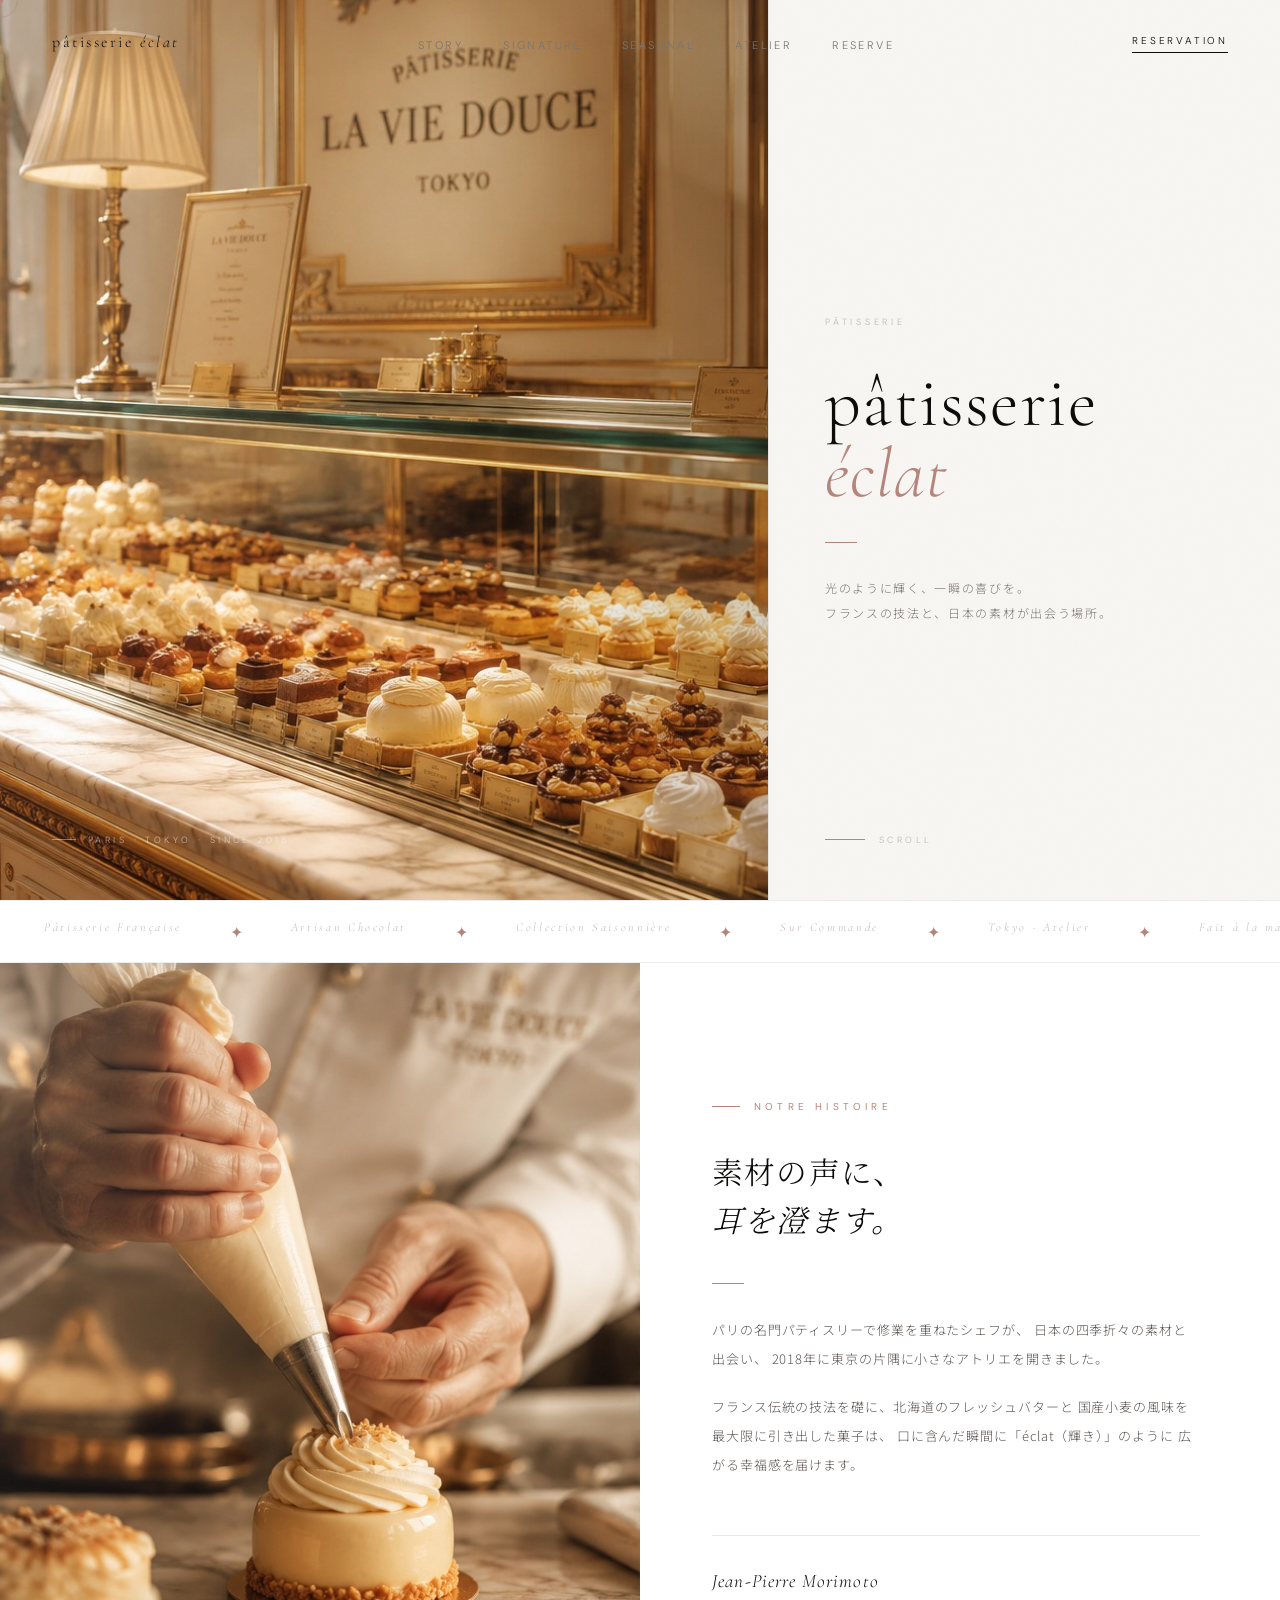
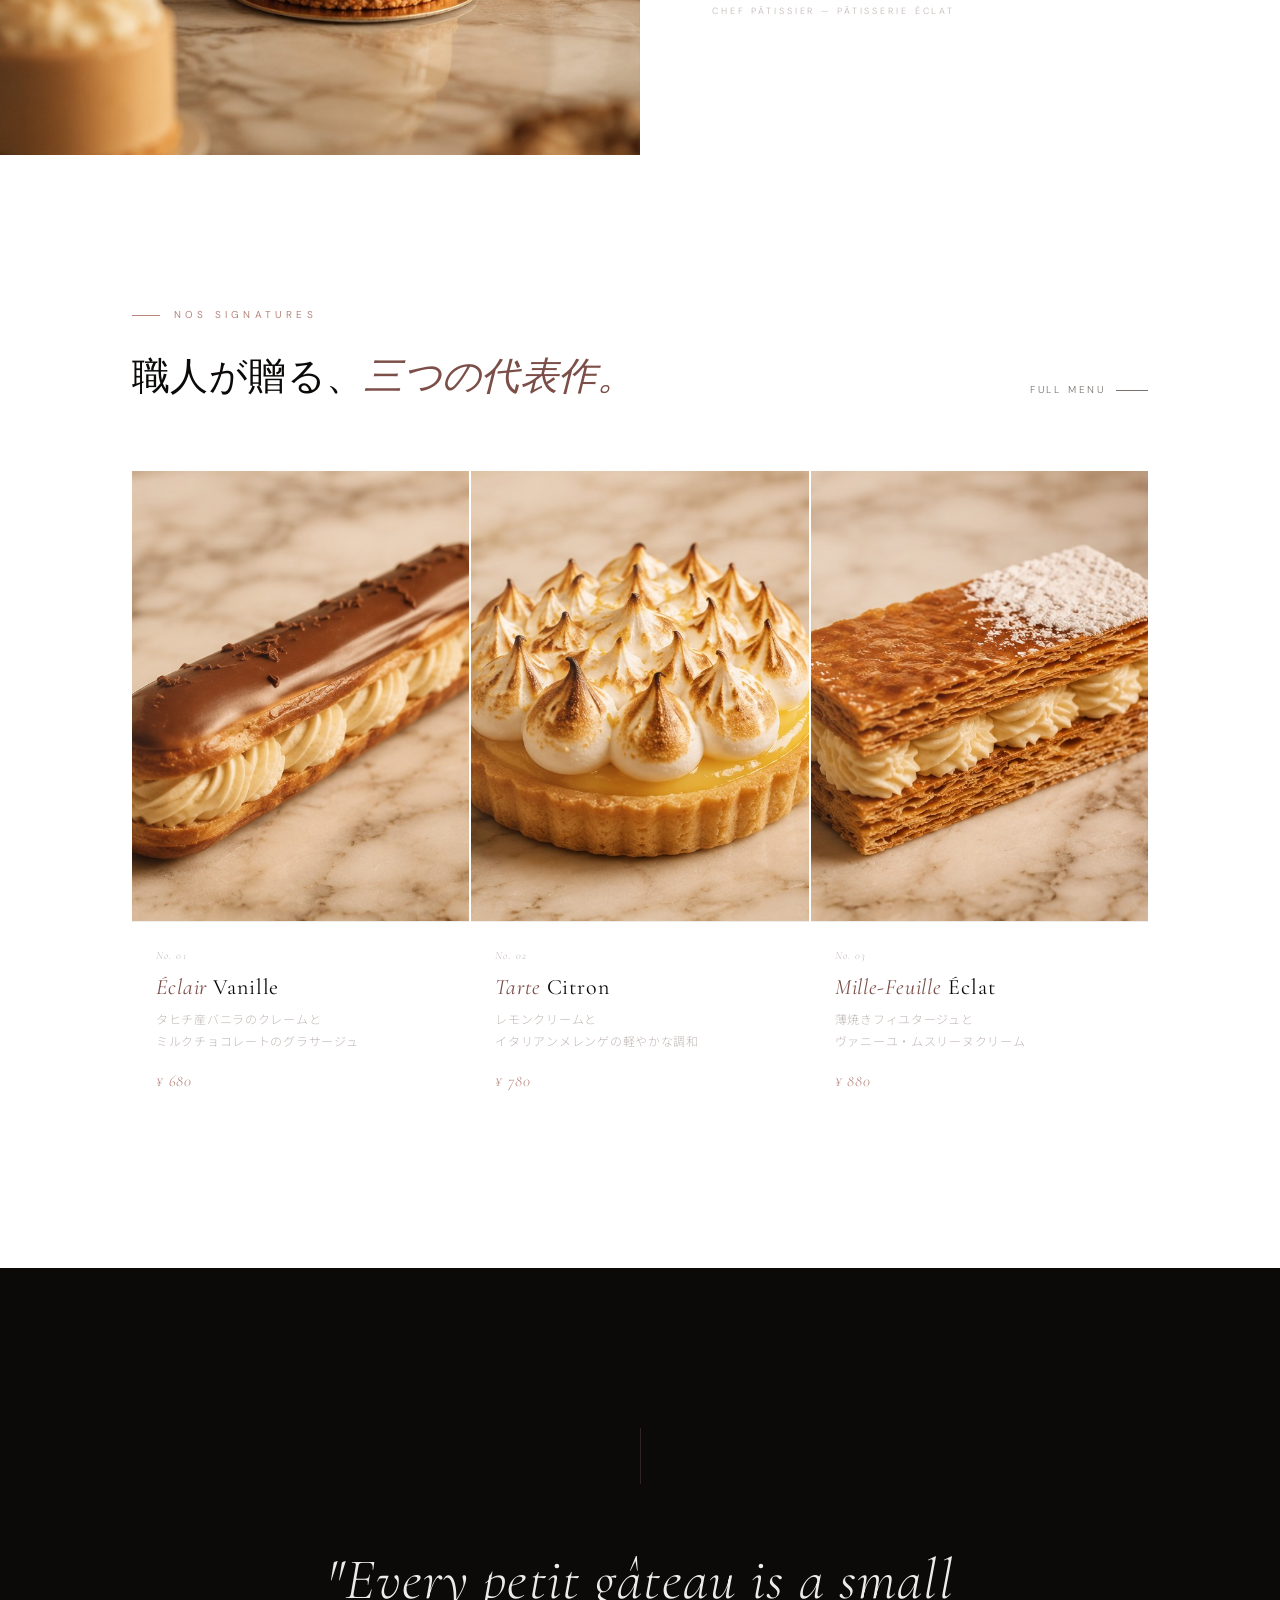
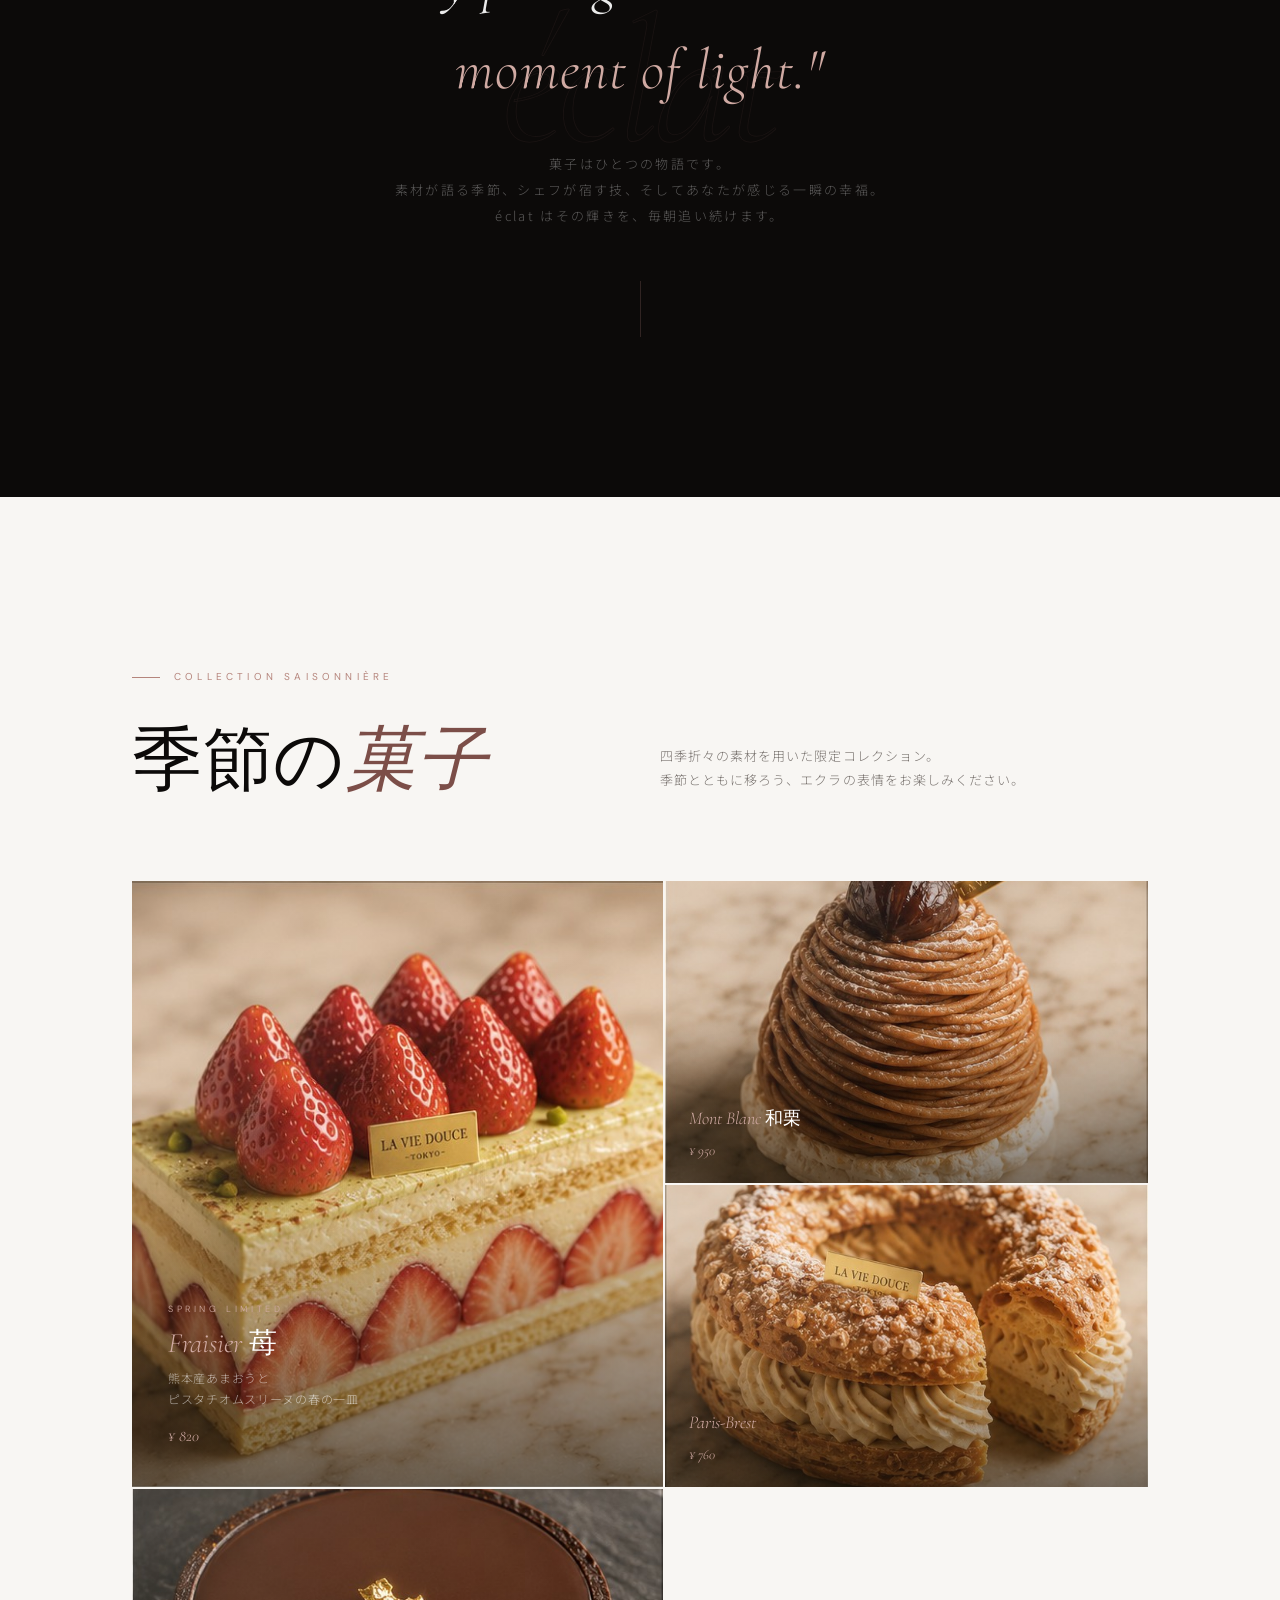
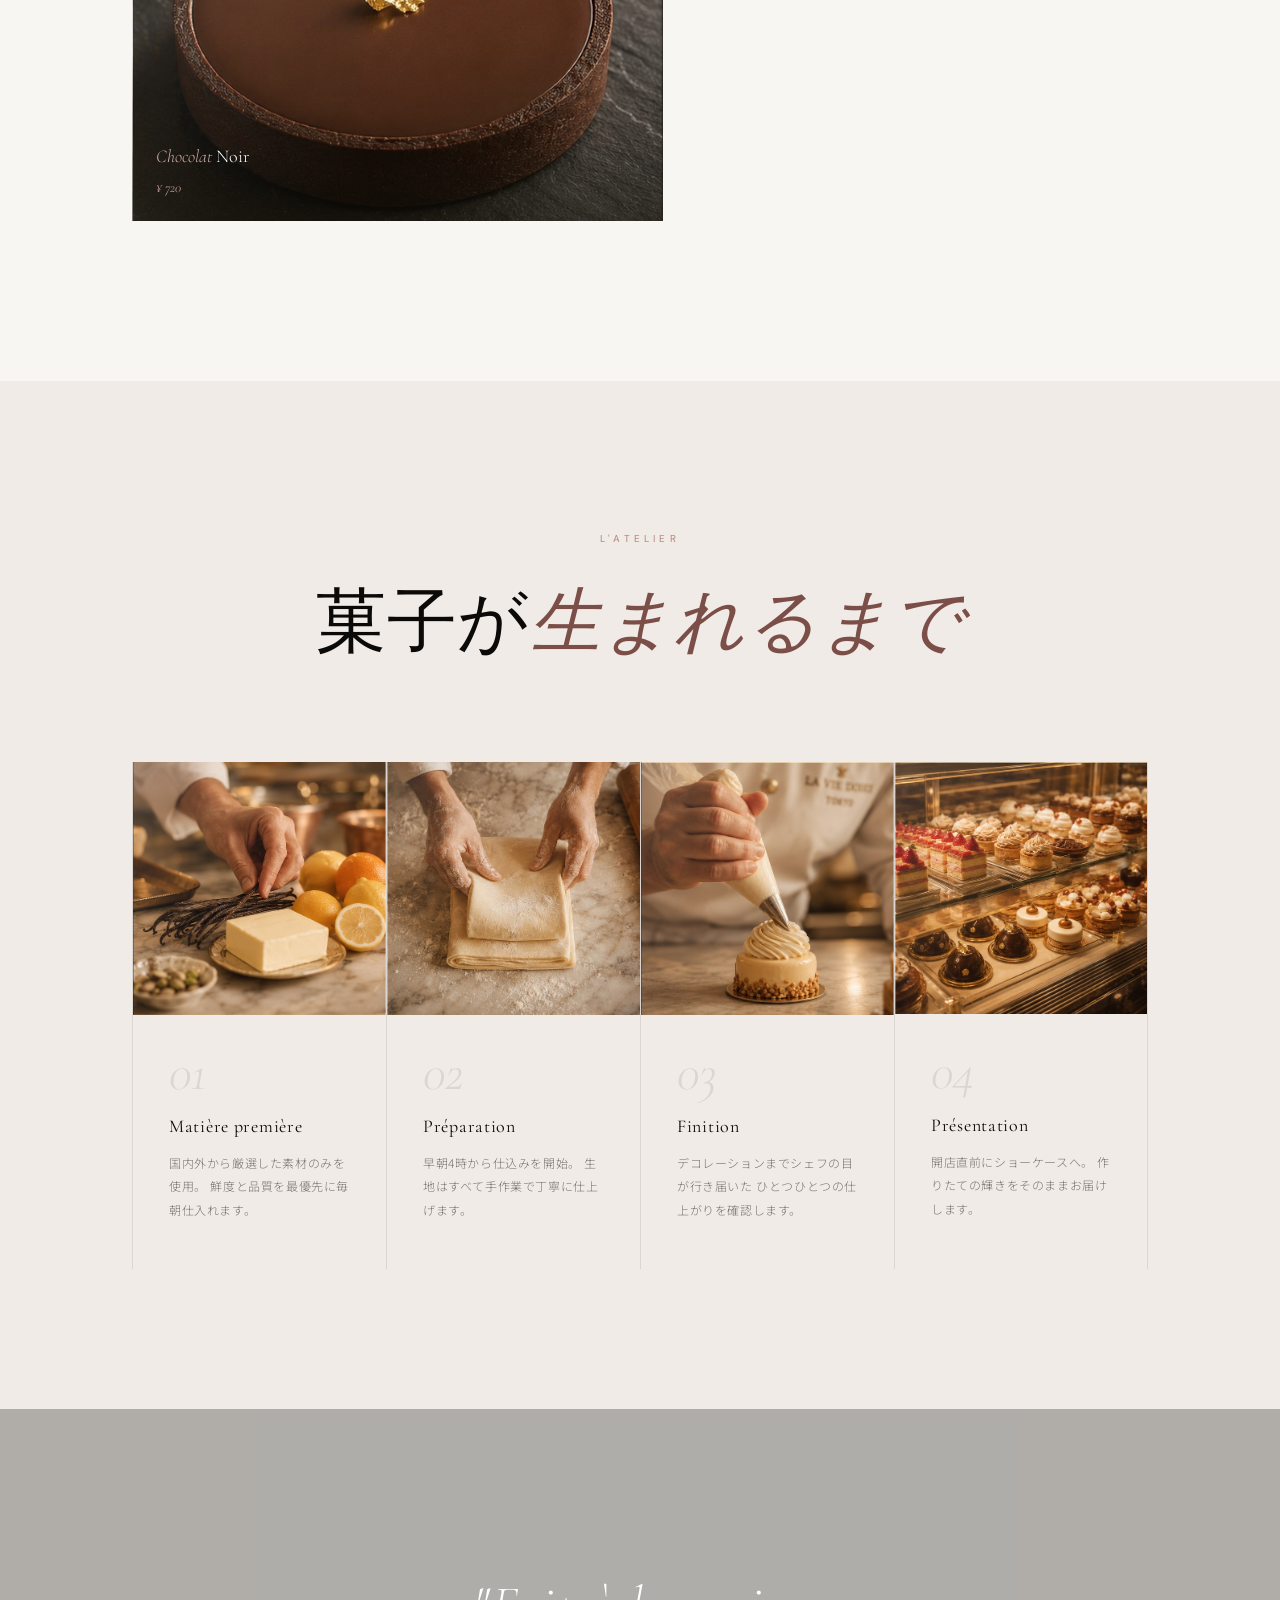
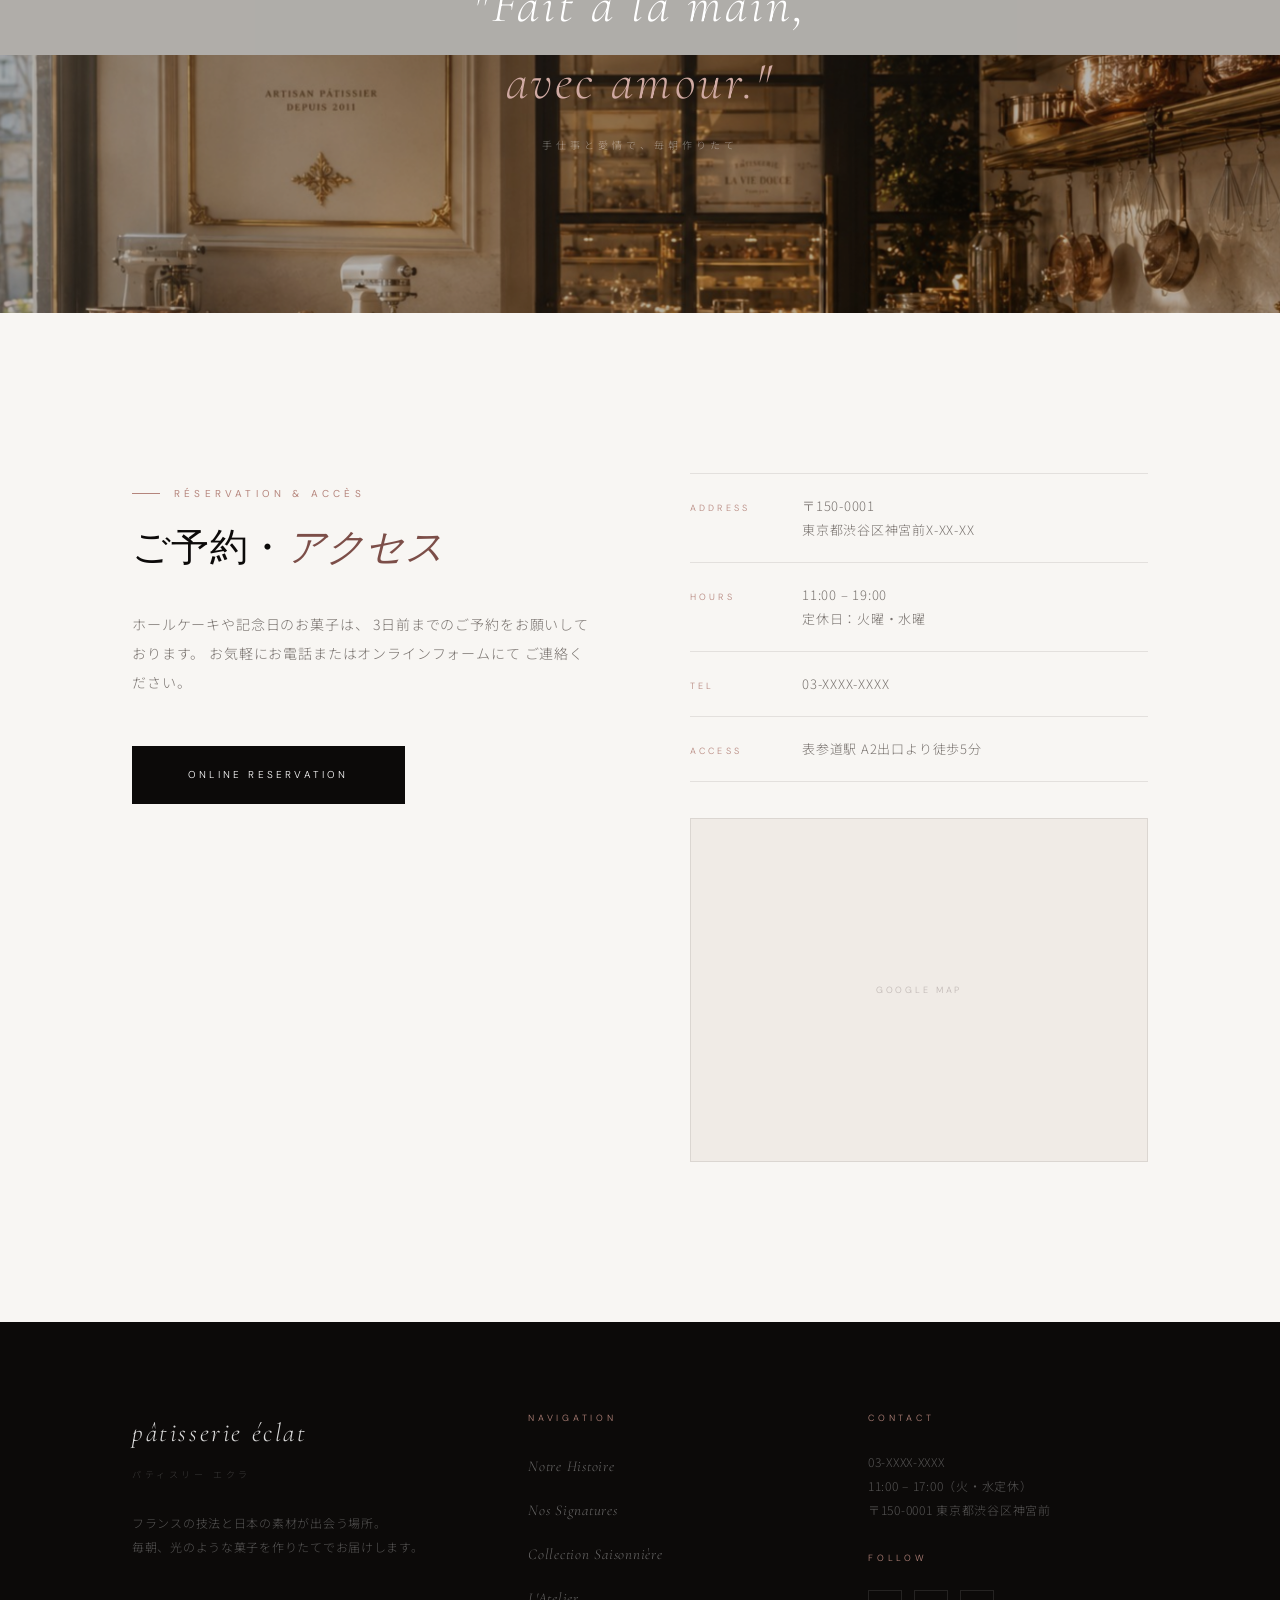
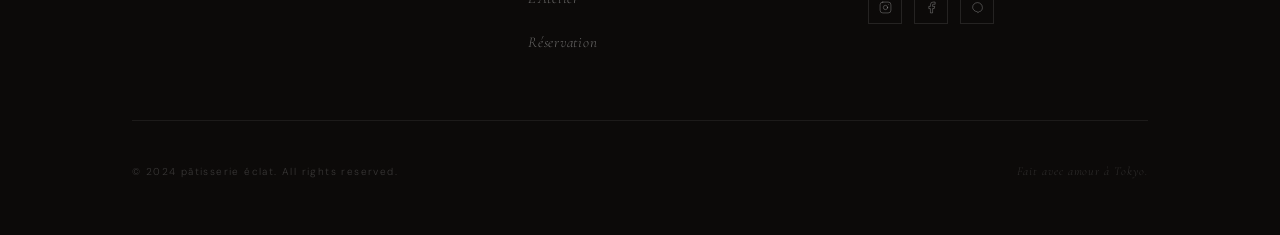
==== commit 810b2ebd: "update: éclat LP to latest design" ====
--- a/works/eclat/index.html
+++ b/works/eclat/index.html
@@ -6,7 +6,7 @@
   <title>pâtisserie éclat | パティスリー エクラ</title>
   <link rel="preconnect" href="https://fonts.googleapis.com">
   <link rel="preconnect" href="https://fonts.gstatic.com" crossorigin>
-  <link href="https://fonts.googleapis.com/css2?family=Cormorant+Garamond:ital,wght@0,300;0,400;0,500;1,300;1,400;1,500&family=DM+Sans:wght@300;400&family=Noto+Sans+JP:wght@300;400&display=swap" rel="stylesheet">
+  <link href="https://fonts.googleapis.com/css2?family=Cormorant+Garamond:ital,wght@0,300;0,400;0,500;1,300;1,400;1,500&family=DM+Sans:wght@300;400;500&family=Noto+Sans+JP:wght@300;400&family=Noto+Serif+JP:wght@200;300&display=swap" rel="stylesheet">
 
   <style>
   /* ==============================================
@@ -15,19 +15,30 @@
   *, *::before, *::after { box-sizing: border-box; margin: 0; padding: 0; }
   html { scroll-behavior: smooth; }
 
+  /* Subtle grain — Korean luxury texture */
+  body::after {
+    content: '';
+    position: fixed; inset: 0;
+    pointer-events: none; z-index: 9996;
+    opacity: .028;
+    background-image: url("data:image/svg+xml,%3Csvg xmlns='http://www.w3.org/2000/svg' width='300' height='300'%3E%3Cfilter id='n'%3E%3CfeTurbulence type='fractalNoise' baseFrequency='.75' numOctaves='4' stitchTiles='stitch'/%3E%3C/filter%3E%3Crect width='300' height='300' filter='url(%23n)'/%3E%3C/svg%3E");
+    background-size: 300px 300px;
+  }
+
   :root {
-    --cream:   #f8f5ef;
-    --cream2:  #eeeae1;
-    --dark:    #17140d;
-    --gold:    #c4a46b;
-    --gold-l:  #d8bc8c;
-    --gold-d:  #8c7248;
-    --muted:   #8a8278;
-    --faint:   #c4bdb4;
-    --border:  rgba(196,164,107,0.18);
+    --cream:   #F8F6F3;
+    --cream2:  #F0EBE6;
+    --dark:    #0C0A09;
+    --gold:    #B5857C;
+    --gold-l:  #D0AAA3;
+    --gold-d:  #7C4E48;
+    --muted:   #7A7470;
+    --faint:   #C0B8B5;
+    --border:  rgba(12,10,9,0.09);
     --serif:   'Cormorant Garamond', 'Times New Roman', serif;
     --ui:      'DM Sans', 'Noto Sans JP', sans-serif;
     --jp:      'Noto Sans JP', sans-serif;
+    --jp-serif:'Noto Serif JP', serif;
   }
 
   body {
@@ -53,7 +64,6 @@
     pointer-events: none;
     z-index: 9999;
     will-change: transform;
-    opacity: 0;
   }
   .c-dot {
     width: 5px; height: 5px;
@@ -63,7 +73,7 @@
   }
   .c-ring {
     width: 36px; height: 36px;
-    border: 1px solid rgba(196,164,107,0.6);
+    border: 1px solid rgba(181,133,124,0.5);
     margin: -18px 0 0 -18px;
     transition: width 0.3s, height 0.3s, margin 0.3s, border-color 0.3s, opacity 0.3s;
   }
@@ -122,7 +132,7 @@
     font-family: var(--ui);
     font-size: 10px;
     font-weight: 400;
-    letter-spacing: 0.38em;
+    letter-spacing: 0.42em;
     text-transform: uppercase;
     color: var(--gold);
   }
@@ -140,6 +150,7 @@
     font-weight: 300;
     line-height: 1.12;
     letter-spacing: 0.01em;
+    font-feature-settings: "liga" 1, "onum" 1;
   }
   .u-title i { font-style: italic; color: var(--gold-d); }
 
@@ -191,7 +202,7 @@
   }
   .header.scrolled {
     padding: 18px 52px;
-    background: rgba(248,245,239,0.9);
+    background: rgba(248,246,243,0.94);
     backdrop-filter: blur(20px);
     -webkit-backdrop-filter: blur(20px);
     border-color: var(--border);
@@ -241,15 +252,18 @@
      HERO
   =============================================== */
   .hero {
-    position: relative;
     height: 100svh;
     min-height: 700px;
     overflow: hidden;
-    display: flex;
-    flex-direction: column;
-    justify-content: flex-end;
-  }
-
+    display: grid;
+    grid-template-columns: 1fr min(40vw, 520px);
+  }
+
+  /* Left: full-bleed photo */
+  .hero__photo {
+    position: relative;
+    overflow: hidden;
+  }
   .hero__bg {
     position: absolute;
     inset: 0;
@@ -258,121 +272,149 @@
   .hero__bg .ph {
     width: 100%; height: 115%;
     top: -7.5%;
-    background: linear-gradient(160deg, #d8d0c4 0%, #c4b8a8 40%, #b0a090 100%);
-  }
-
+    background: linear-gradient(160deg, #DDD0CC 0%, #CBBCB8 40%, #B8A8A4 100%);
+  }
+  /* Very subtle edge vignette only */
   .hero__overlay {
     position: absolute;
     inset: 0;
     background: linear-gradient(
-      to top,
-      rgba(23,20,13,0.72) 0%,
-      rgba(23,20,13,0.28) 45%,
-      rgba(23,20,13,0.04) 100%
+      to right,
+      rgba(12,10,9,0.0) 60%,
+      rgba(12,10,9,0.18) 100%
     );
-  }
-
-  .hero__watermark {
+    pointer-events: none;
+  }
+  /* Floating year badge on photo */
+  .hero__badge {
     position: absolute;
-    top: 50%;
-    left: 50%;
-    transform: translate(-50%, -44%);
-    font-family: var(--serif);
-    font-size: clamp(100px, 18vw, 240px);
-    font-weight: 300;
-    font-style: italic;
-    color: transparent;
-    -webkit-text-stroke: 1px rgba(255,255,255,0.07);
-    white-space: nowrap;
-    letter-spacing: -0.02em;
-    pointer-events: none;
-    user-select: none;
-  }
-
-  .hero__content {
+    bottom: 52px;
+    left: 52px;
+    font-family: var(--ui);
+    font-size: 9px;
+    letter-spacing: 0.38em;
+    text-transform: uppercase;
+    color: rgba(255,255,255,0.55);
+    display: flex;
+    align-items: center;
+    gap: 12px;
+  }
+  .hero__badge::before {
+    content: '';
+    width: 24px; height: 1px;
+    background: rgba(255,255,255,0.4);
+    flex-shrink: 0;
+  }
+
+  /* Right: white panel */
+  .hero__panel {
+    background: var(--cream);
+    display: flex;
+    flex-direction: column;
+    justify-content: center;
+    padding: 120px 64px 80px 56px;
     position: relative;
-    z-index: 2;
-    padding: 0 80px 72px;
-    display: grid;
-    grid-template-columns: 1fr auto;
-    align-items: flex-end;
-    gap: 0 60px;
-  }
-
-  .hero__left {}
+    border-left: 1px solid rgba(12,10,9,0.07);
+  }
 
   .hero__eyebrow {
     font-family: var(--ui);
-    font-size: 10px;
-    letter-spacing: 0.4em;
+    font-size: 9px;
+    letter-spacing: 0.42em;
     text-transform: uppercase;
-    color: rgba(255,255,255,0.45);
-    margin-bottom: 20px;
+    color: var(--faint);
+    margin-bottom: 36px;
     opacity: 0;
   }
 
   .hero__title {
     font-family: var(--serif);
-    font-size: clamp(52px, 8.5vw, 112px);
+    font-size: clamp(44px, 5.5vw, 80px);
     font-weight: 300;
-    line-height: 0.98;
-    letter-spacing: 0.03em;
-    color: #fff;
-    margin-bottom: 28px;
+    line-height: 1.02;
+    letter-spacing: 0.02em;
+    color: var(--dark);
+    margin-bottom: 0;
     opacity: 0;
+    font-feature-settings: "liga" 1;
   }
   .hero__title em {
     display: block;
     font-style: italic;
-    color: var(--gold-l);
-  }
+    color: var(--gold);
+  }
+
+  /* thin rule between title and tag */
+  .hero__rule {
+    width: 32px; height: 1px;
+    background: var(--gold);
+    margin: 32px 0;
+    opacity: 0;
+    transition: opacity .8s ease .5s, width .8s ease .5s;
+  }
+  .hero__rule.visible { opacity: 1; }
 
   .hero__tag {
     font-family: var(--jp);
-    font-size: clamp(13px, 1.4vw, 16px);
+    font-size: 12px;
     font-weight: 300;
-    letter-spacing: 0.12em;
-    color: rgba(255,255,255,0.55);
-    line-height: 1.9;
-    border-left: 1px solid rgba(196,164,107,0.5);
-    padding-left: 20px;
+    letter-spacing: 0.14em;
+    color: var(--muted);
+    line-height: 2.1;
     opacity: 0;
   }
 
+  /* Scroll indicator — bottom of panel */
   .hero__right {
+    position: absolute;
+    bottom: 52px;
+    left: 56px;
     display: flex;
-    flex-direction: column;
     align-items: center;
-    gap: 16px;
+    gap: 14px;
     opacity: 0;
   }
+  .hero__scroll-line {
+    width: 40px; height: 1px;
+    background: var(--gold);
+    animation: scrollPulse 2.2s ease-in-out infinite;
+  }
+  @keyframes scrollPulse {
+    0%,100% { opacity: 0.4; transform: scaleX(1); }
+    50%      { opacity: 1;   transform: scaleX(1.2); }
+  }
   .hero__scroll-label {
-    writing-mode: vertical-rl;
     font-family: var(--ui);
     font-size: 9px;
-    letter-spacing: 0.45em;
+    letter-spacing: 0.38em;
     text-transform: uppercase;
-    color: rgba(255,255,255,0.35);
-  }
-  .hero__scroll-line {
-    width: 1px;
-    height: 64px;
-    background: linear-gradient(to bottom, rgba(255,255,255,0.35), transparent);
-    animation: scrollPulse 2s ease-in-out infinite;
-  }
-  @keyframes scrollPulse {
-    0%,100% { opacity: 0.35; }
-    50% { opacity: 0.8; }
+    color: var(--faint);
+  }
+
+  /* ── Mobile ── */
+  @media (max-width: 768px) {
+    .hero {
+      grid-template-columns: 1fr;
+      grid-template-rows: 55svh 1fr;
+    }
+    .hero__panel {
+      padding: 48px 32px 80px;
+      border-left: none;
+      border-top: 1px solid rgba(12,10,9,0.07);
+      justify-content: flex-start;
+    }
+    .hero__badge { display: none; }
+    .hero__right { bottom: 28px; left: 32px; }
   }
 
   /* ==============================================
      MARQUEE
   =============================================== */
   .marquee {
-    border-top: 1px solid var(--border);
-    border-bottom: 1px solid var(--border);
+    border-top: 1px solid rgba(12,10,9,0.07);
+    border-bottom: 1px solid rgba(12,10,9,0.07);
     overflow: hidden;
-    background: var(--cream);
+    background: #FFFFFF;
   }
   .marquee__track {
     display: flex;
@@ -419,7 +461,7 @@
   }
   .story__img-main .ph {
     width: 100%; height: 100%;
-    background: linear-gradient(150deg, #ddd5c8 0%, #c8bfb0 100%);
+    background: linear-gradient(150deg, #DECEC8 0%, #CCBCB8 100%);
     transition: transform 1.2s cubic-bezier(0.22,1,0.36,1);
   }
   .story__visual:hover .story__img-main .ph { transform: scale(1.03); }
@@ -437,7 +479,7 @@
   .story__text .u-label { margin-bottom: 32px; }
 
   .story__title {
-    font-family: var(--serif);
+    font-family: var(--jp-serif);
     font-size: clamp(22px, 2.4vw, 34px);
     font-weight: 300;
     line-height: 1.55;
@@ -456,7 +498,7 @@
 
   .story__body {
     font-size: 13px;
-    color: var(--muted);
+    color: #5A5450;
     line-height: 2.2;
     letter-spacing: 0.07em;
   }
@@ -489,7 +531,7 @@
   =============================================== */
   .signature {
     padding: 140px 0;
-    background: var(--cream2);
+    background: #FFFFFF;
   }
 
   .signature__head {
@@ -499,6 +541,7 @@
     margin-bottom: 72px;
   }
   .signature__head .u-label { margin-bottom: 16px; }
+  .signature__head .u-title { font-size: clamp(24px, 3vw, 42px); }
 
   .signature__link {
     font-family: var(--ui);
@@ -525,7 +568,7 @@
   .signature__grid {
     display: grid;
     grid-template-columns: repeat(3, 1fr);
-    gap: 3px;
+    gap: 2px;
   }
 
   .signature__item {
@@ -542,15 +585,15 @@
     width: 100%; height: 100%;
     transition: transform 0.9s cubic-bezier(0.22,1,0.36,1);
   }
-  .signature__item:nth-child(1) .ph { background: linear-gradient(145deg, #e0d6ca, #ccc0b0); }
-  .signature__item:nth-child(2) .ph { background: linear-gradient(145deg, #ddd8d0, #c8c0b4); }
-  .signature__item:nth-child(3) .ph { background: linear-gradient(145deg, #e0dcd2, #cccabc); }
+  .signature__item:nth-child(1) .ph { background: linear-gradient(145deg, #E4D4D0, #CEBCB8); }
+  .signature__item:nth-child(2) .ph { background: linear-gradient(145deg, #E0D4CE, #CCBCB8); }
+  .signature__item:nth-child(3) .ph { background: linear-gradient(145deg, #E2D4CE, #D0BCBA); }
   .signature__item:hover .signature__item-img .ph { transform: scale(1.05); }
 
   .signature__item-hover {
     position: absolute;
     inset: 0;
-    background: linear-gradient(to top, rgba(23,20,13,0.65) 0%, rgba(23,20,13,0.0) 50%);
+    background: linear-gradient(to top, rgba(12,10,9,0.62) 0%, rgba(12,10,9,0.0) 50%);
     opacity: 0;
     transition: opacity 0.5s;
   }
@@ -558,8 +601,8 @@
 
   .signature__item-info {
     padding: 24px 24px 32px;
-    background: var(--cream);
-    border-top: 1px solid var(--border);
+    background: #FFFFFF;
+    border-top: 1px solid rgba(12,10,9,0.07);
   }
   .signature__item-num {
     font-family: var(--serif);
@@ -614,7 +657,7 @@
     font-weight: 300;
     font-style: italic;
     color: transparent;
-    -webkit-text-stroke: 1px rgba(196,164,107,0.08);
+    -webkit-text-stroke: 1px rgba(181,133,124,0.07);
     white-space: nowrap;
     letter-spacing: -0.02em;
     pointer-events: none;
@@ -626,7 +669,7 @@
   .concept__rule {
     width: 1px;
     height: 56px;
-    background: rgba(196,164,107,0.3);
+    background: rgba(181,133,124,0.22);
     margin: 0 auto 52px;
   }
 
@@ -635,7 +678,7 @@
     font-size: clamp(28px, 4.5vw, 58px);
     font-weight: 300;
     font-style: italic;
-    color: rgba(255,255,255,0.88);
+    color: rgba(255,255,255,0.92);
     line-height: 1.55;
     letter-spacing: 0.02em;
     max-width: 820px;
@@ -648,14 +691,14 @@
     font-size: 13px;
     font-weight: 300;
     letter-spacing: 0.18em;
-    color: rgba(255,255,255,0.28);
+    color: rgba(255,255,255,0.32);
     line-height: 2;
   }
 
   .concept__rule-b {
     width: 1px;
     height: 56px;
-    background: rgba(196,164,107,0.3);
+    background: rgba(181,133,124,0.22);
     margin: 52px auto 0;
   }
 
@@ -686,7 +729,7 @@
     display: grid;
     grid-template-columns: 1.1fr 1fr;
     grid-template-rows: auto auto;
-    gap: 3px;
+    gap: 2px;
   }
 
   .seasonal__big {
@@ -942,7 +985,7 @@
   }
   .reserve__btn:hover {
     background: var(--gold-d);
-    letter-spacing: 0.38em;
+    letter-spacing: 0.42em;
   }
 
   .reserve__right {}
@@ -1034,7 +1077,7 @@
   .footer__col-title {
     font-family: var(--ui);
     font-size: 9px;
-    letter-spacing: 0.38em;
+    letter-spacing: 0.42em;
     text-transform: uppercase;
     color: var(--gold);
     margin-bottom: 24px;
@@ -1188,26 +1231,29 @@
      Hero
 ============================================ -->
 <section class="hero" id="hero">
-  <div class="hero__bg" id="heroBg">
-    <div class="ph" id="heroBgPh"><img src="images/hero-bg.jpg" alt="パティスリー エクラ 店内"></div>
+  <!-- Left: photo -->
+  <div class="hero__photo">
+    <div class="hero__bg" id="heroBg">
+      <div class="ph" id="heroBgPh"><img src="images/hero-bg.jpg" alt="パティスリー エクラ 店内"></div>
+    </div>
+    <div class="hero__overlay"></div>
+    <p class="hero__badge" aria-hidden="true">Paris · Tokyo · Since 2018</p>
   </div>
-  <div class="hero__overlay"></div>
-  <p class="hero__watermark" aria-hidden="true">éclat</p>
-
-  <div class="hero__content">
-    <div class="hero__left">
-      <p class="hero__eyebrow" id="heroEyebrow">Paris · Tokyo · Since 2018</p>
-      <h1 class="hero__title" id="heroTitle">
-        pâtisserie<br><em>éclat</em>
-      </h1>
-      <p class="hero__tag" id="heroTag">
-        光のように輝く、一瞬の喜びを。<br>
-        フランスの技法と日本の素材が出会う場所。
-      </p>
-    </div>
+
+  <!-- Right: white panel -->
+  <div class="hero__panel">
+    <p class="hero__eyebrow" id="heroEyebrow">Pâtisserie</p>
+    <h1 class="hero__title" id="heroTitle">
+      pâtisserie<br><em>éclat</em>
+    </h1>
+    <div class="hero__rule" id="heroRule"></div>
+    <p class="hero__tag" id="heroTag">
+      光のように輝く、一瞬の喜びを。<br>
+      フランスの技法と、日本の素材が出会う場所。
+    </p>
     <div class="hero__right" id="heroRight">
+      <div class="hero__scroll-line"></div>
       <p class="hero__scroll-label">Scroll</p>
-      <div class="hero__scroll-line"></div>
     </div>
   </div>
 </section>
@@ -1277,7 +1323,7 @@
       <div>
         <p class="u-label">Nos Signatures</p>
         <h2 class="u-title" style="margin-top:16px;">
-          看板菓子、<i>三選。</i>
+          職人が贈る、<i>三つの代表作。</i>
         </h2>
       </div>
       <a href="#" class="signature__link">Full Menu</a>
@@ -1588,13 +1634,7 @@
 const ring = document.getElementById('cRing');
 let mx = 0, my = 0, rx = 0, ry = 0;
 
-let cursorReady = false;
 document.addEventListener('mousemove', e => {
-  if (!cursorReady) {
-    dot.style.opacity = '1';
-    ring.style.opacity = '1';
-    cursorReady = true;
-  }
   mx = e.clientX; my = e.clientY;
   dot.style.transform = `translate(${mx}px,${my}px)`;
 });
@@ -1620,9 +1660,10 @@
   /* Hero reveal */
   const ORDER = [
     { el: document.getElementById('heroEyebrow'), delay: 0 },
-    { el: document.getElementById('heroTitle'),   delay: 180 },
-    { el: document.getElementById('heroTag'),     delay: 360 },
-    { el: document.getElementById('heroRight'),   delay: 540 },
+    { el: document.getElementById('heroTitle'),   delay: 160 },
+    { el: document.getElementById('heroRule'),    delay: 340 },
+    { el: document.getElementById('heroTag'),     delay: 440 },
+    { el: document.getElementById('heroRight'),   delay: 620 },
   ];
   ORDER.forEach(({ el, delay }) => {
     setTimeout(() => {
